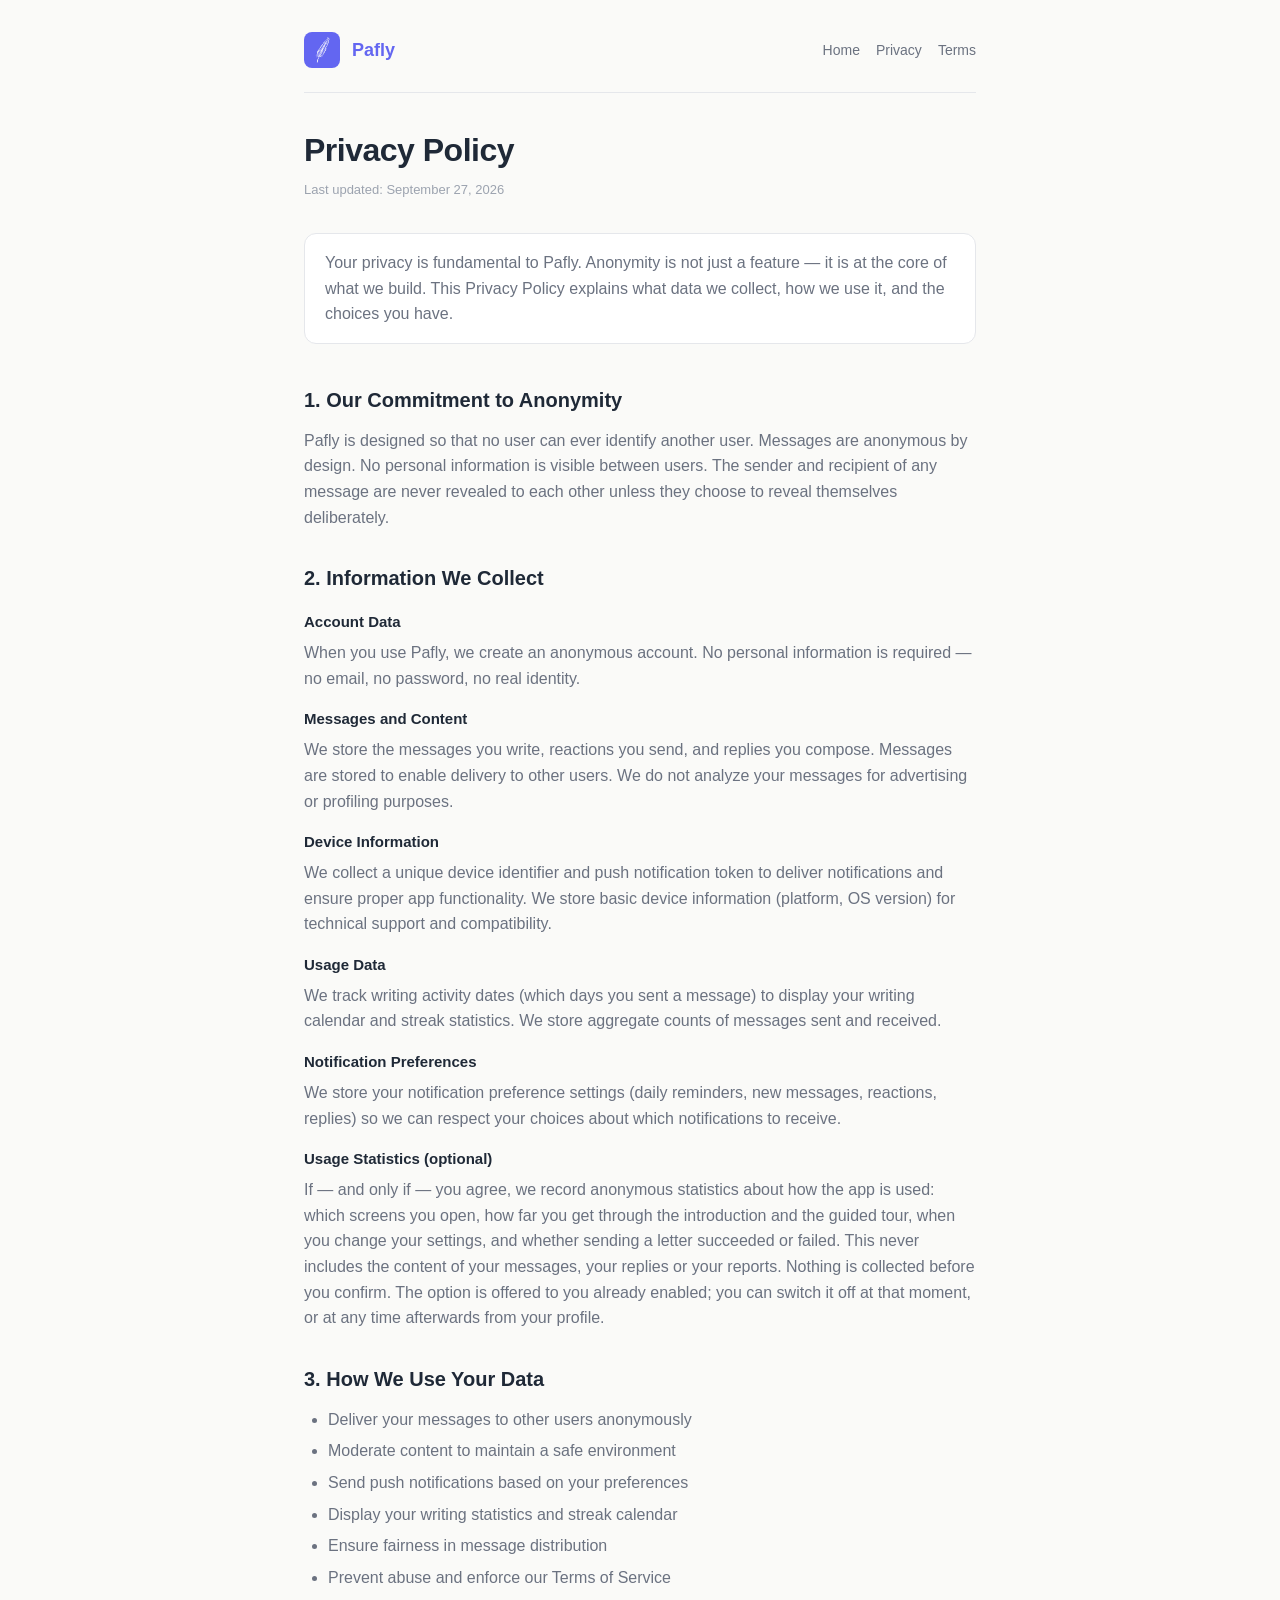
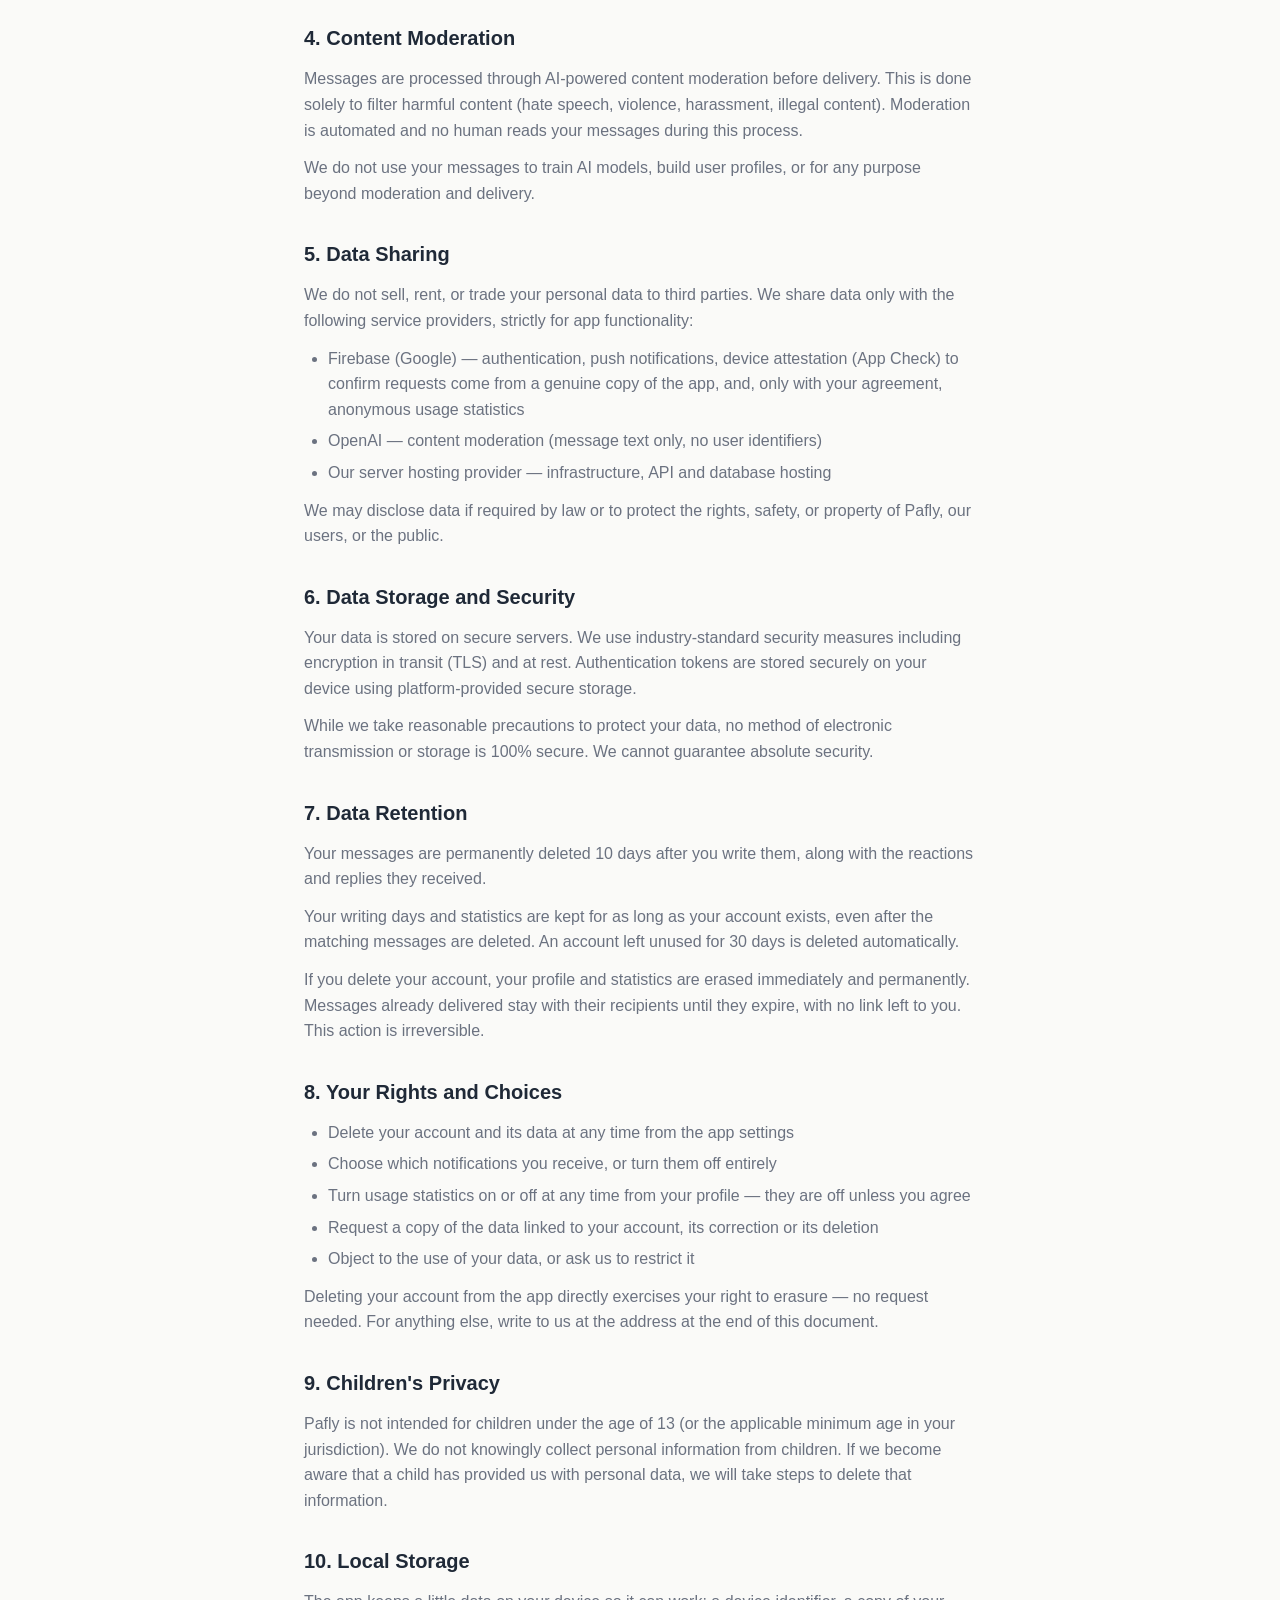
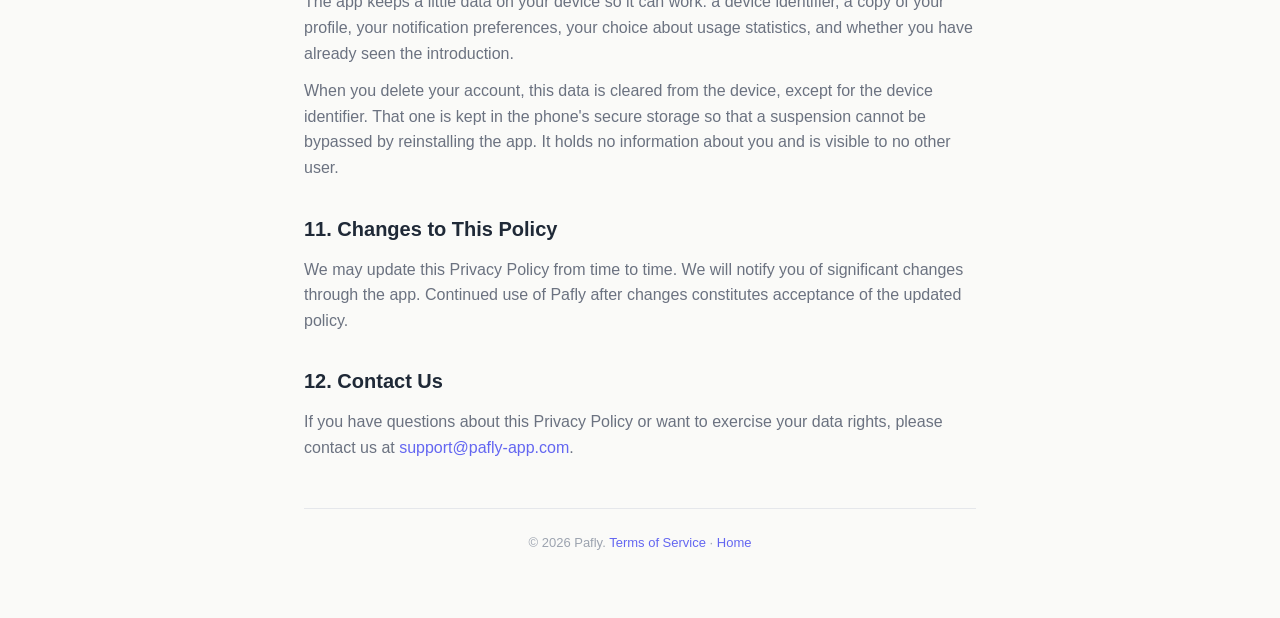
==== privacy/index.html @ e565a3c5 "chore: generate legal pages from the app's i18n, and sync them The published privacy policy had drif" ====
<!DOCTYPE html>
<html lang="en">
<head>
  <meta charset="UTF-8">
  <meta name="viewport" content="width=device-width, initial-scale=1.0">
  <meta name="robots" content="index, follow">
  <title>Privacy Policy — Pafly</title>
  <meta name="description" content="Pafly's Privacy Policy. How we collect, use, and protect your data in our anonymous message exchange app.">
  <link rel="stylesheet" href="../styles.css">
</head>
<body>
  <div class="container">
    <header class="top">
      <img src="../Logo_Pafly.png" alt="Pafly logo" class="logo">
      <h1>Pafly</h1>
      <nav>
        <a href="/">Home</a>
        <a href="/privacy/">Privacy</a>
        <a href="/terms/">Terms</a>
      </nav>
    </header>

    <h1 class="page-title">Privacy Policy</h1>
    <p class="last-updated">Last updated: September 27, 2026</p>

    <p class="intro">
      Your privacy is fundamental to Pafly. Anonymity is not just a feature — it is at the core of what we build. This Privacy Policy explains what data we collect, how we use it, and the choices you have.
    </p>

    <section>
      <h2>1. Our Commitment to Anonymity</h2>
      <p>Pafly is designed so that no user can ever identify another user. Messages are anonymous by design. No personal information is visible between users. The sender and recipient of any message are never revealed to each other unless they choose to reveal themselves deliberately.</p>
    </section>

    <section>
      <h2>2. Information We Collect</h2>
      <h3>Account Data</h3>
      <p>When you use Pafly, we create an anonymous account. No personal information is required — no email, no password, no real identity.</p>
      <h3>Messages and Content</h3>
      <p>We store the messages you write, reactions you send, and replies you compose. Messages are stored to enable delivery to other users. We do not analyze your messages for advertising or profiling purposes.</p>
      <h3>Device Information</h3>
      <p>We collect a unique device identifier and push notification token to deliver notifications and ensure proper app functionality. We store basic device information (platform, OS version) for technical support and compatibility.</p>
      <h3>Usage Data</h3>
      <p>We track writing activity dates (which days you sent a message) to display your writing calendar and streak statistics. We store aggregate counts of messages sent and received.</p>
      <h3>Notification Preferences</h3>
      <p>We store your notification preference settings (daily reminders, new messages, reactions, replies) so we can respect your choices about which notifications to receive.</p>
      <h3>Usage Statistics (optional)</h3>
      <p>If — and only if — you agree, we record anonymous statistics about how the app is used: which screens you open, how far you get through the introduction and the guided tour, when you change your settings, and whether sending a letter succeeded or failed. This never includes the content of your messages, your replies or your reports. Nothing is collected before you confirm. The option is offered to you already enabled; you can switch it off at that moment, or at any time afterwards from your profile.</p>
    </section>

    <section>
      <h2>3. How We Use Your Data</h2>
      <ul>
        <li>Deliver your messages to other users anonymously</li>
        <li>Moderate content to maintain a safe environment</li>
        <li>Send push notifications based on your preferences</li>
        <li>Display your writing statistics and streak calendar</li>
        <li>Ensure fairness in message distribution</li>
        <li>Prevent abuse and enforce our Terms of Service</li>
      </ul>
    </section>

    <section>
      <h2>4. Content Moderation</h2>
      <p>Messages are processed through AI-powered content moderation before delivery. This is done solely to filter harmful content (hate speech, violence, harassment, illegal content). Moderation is automated and no human reads your messages during this process.</p>
      <p>We do not use your messages to train AI models, build user profiles, or for any purpose beyond moderation and delivery.</p>
    </section>

    <section>
      <h2>5. Data Sharing</h2>
      <p>We do not sell, rent, or trade your personal data to third parties. We share data only with the following service providers, strictly for app functionality:</p>
      <ul>
        <li>Firebase (Google) — authentication, push notifications, device attestation (App Check) to confirm requests come from a genuine copy of the app, and, only with your agreement, anonymous usage statistics</li>
        <li>OpenAI — content moderation (message text only, no user identifiers)</li>
        <li>Our server hosting provider — infrastructure, API and database hosting</li>
      </ul>
      <p>We may disclose data if required by law or to protect the rights, safety, or property of Pafly, our users, or the public.</p>
    </section>

    <section>
      <h2>6. Data Storage and Security</h2>
      <p>Your data is stored on secure servers. We use industry-standard security measures including encryption in transit (TLS) and at rest. Authentication tokens are stored securely on your device using platform-provided secure storage.</p>
      <p>While we take reasonable precautions to protect your data, no method of electronic transmission or storage is 100% secure. We cannot guarantee absolute security.</p>
    </section>

    <section>
      <h2>7. Data Retention</h2>
      <p>Your messages are permanently deleted 10 days after you write them, along with the reactions and replies they received.</p>
      <p>Your writing days and statistics are kept for as long as your account exists, even after the matching messages are deleted. An account left unused for 30 days is deleted automatically.</p>
      <p>If you delete your account, your profile and statistics are erased immediately and permanently. Messages already delivered stay with their recipients until they expire, with no link left to you. This action is irreversible.</p>
    </section>

    <section>
      <h2>8. Your Rights and Choices</h2>
      <ul>
        <li>Delete your account and its data at any time from the app settings</li>
        <li>Choose which notifications you receive, or turn them off entirely</li>
        <li>Turn usage statistics on or off at any time from your profile — they are off unless you agree</li>
        <li>Request a copy of the data linked to your account, its correction or its deletion</li>
        <li>Object to the use of your data, or ask us to restrict it</li>
      </ul>
      <p>Deleting your account from the app directly exercises your right to erasure — no request needed. For anything else, write to us at the address at the end of this document.</p>
    </section>

    <section>
      <h2>9. Children's Privacy</h2>
      <p>Pafly is not intended for children under the age of 13 (or the applicable minimum age in your jurisdiction). We do not knowingly collect personal information from children. If we become aware that a child has provided us with personal data, we will take steps to delete that information.</p>
    </section>

    <section>
      <h2>10. Local Storage</h2>
      <p>The app keeps a little data on your device so it can work: a device identifier, a copy of your profile, your notification preferences, your choice about usage statistics, and whether you have already seen the introduction.</p>
      <p>When you delete your account, this data is cleared from the device, except for the device identifier. That one is kept in the phone's secure storage so that a suspension cannot be bypassed by reinstalling the app. It holds no information about you and is visible to no other user.</p>
    </section>

    <section>
      <h2>11. Changes to This Policy</h2>
      <p>We may update this Privacy Policy from time to time. We will notify you of significant changes through the app. Continued use of Pafly after changes constitutes acceptance of the updated policy.</p>
    </section>

    <section>
      <h2>12. Contact Us</h2>
      <p>If you have questions about this Privacy Policy or want to exercise your data rights, please contact us at <a href="mailto:support@pafly-app.com">support@pafly-app.com</a>.</p>
    </section>

    <footer>
      © 2026 Pafly. <a href="/terms/">Terms of Service</a> · <a href="/">Home</a>
    </footer>
  </div>
</body>
</html>
---- styles.css ----
:root {
  --primary: #6366F1;
  --bg: #FAFAF8;
  --surface: #FFFFFF;
  --text: #1F2937;
  --text-secondary: #6B7280;
  --text-light: #9CA3AF;
  --border: #E5E7EB;
}

@media (prefers-color-scheme: dark) {
  :root {
    --bg: #121212;
    --surface: #1C1C1C;
    --text: #F3F4F6;
    --text-secondary: #9CA3AF;
    --text-light: #6B7280;
    --border: #2D2D2D;
  }
}

* {
  box-sizing: border-box;
}

html, body {
  margin: 0;
  padding: 0;
  background: var(--bg);
  color: var(--text);
  font-family: -apple-system, BlinkMacSystemFont, "Segoe UI", Roboto, Helvetica, Arial, sans-serif;
  line-height: 1.6;
  -webkit-font-smoothing: antialiased;
}

.container {
  max-width: 720px;
  margin: 0 auto;
  padding: 32px 24px 64px;
}

header.top {
  display: flex;
  align-items: center;
  gap: 12px;
  padding-bottom: 24px;
  border-bottom: 1px solid var(--border);
  margin-bottom: 32px;
}

header.top .logo {
  width: 36px;
  height: 36px;
  border-radius: 8px;
  object-fit: cover;
  display: block;
}

header.top h1 {
  margin: 0;
  font-size: 18px;
  font-weight: 600;
  color: var(--primary);
}

header.top nav {
  margin-left: auto;
  display: flex;
  gap: 16px;
}

header.top nav a {
  font-size: 14px;
  color: var(--text-secondary);
  text-decoration: none;
}

header.top nav a:hover {
  color: var(--primary);
}

h1.page-title {
  font-size: 32px;
  font-weight: 700;
  margin: 0 0 4px;
  letter-spacing: -0.5px;
}

.last-updated {
  color: var(--text-light);
  font-size: 13px;
  margin: 0 0 32px;
}

.intro {
  color: var(--text-secondary);
  font-size: 16px;
  margin: 0 0 40px;
  padding: 16px 20px;
  background: var(--surface);
  border-radius: 12px;
  border: 1px solid var(--border);
}

section {
  margin-bottom: 32px;
}

section h2 {
  font-size: 20px;
  font-weight: 600;
  margin: 0 0 12px;
  color: var(--text);
}

section h3 {
  font-size: 15px;
  font-weight: 600;
  margin: 16px 0 6px;
  color: var(--text);
}

section p {
  margin: 0 0 12px;
  color: var(--text-secondary);
}

section ul {
  margin: 0 0 12px;
  padding-left: 24px;
  color: var(--text-secondary);
}

section ul li {
  margin-bottom: 6px;
}

a {
  color: var(--primary);
  text-decoration: none;
}

a:hover {
  text-decoration: underline;
}

footer {
  margin-top: 48px;
  padding-top: 24px;
  border-top: 1px solid var(--border);
  color: var(--text-light);
  font-size: 13px;
  text-align: center;
}

/* Landing page hero */
.hero {
  text-align: center;
  padding: 64px 0 48px;
}

.hero .logo-large {
  width: 96px;
  height: 96px;
  border-radius: 22px;
  margin: 0 auto 24px;
  display: block;
  object-fit: cover;
}

.hero h1 {
  font-size: 48px;
  margin: 0 0 12px;
  font-weight: 700;
  letter-spacing: -1px;
  color: var(--primary);
}

.hero p.tagline {
  font-size: 18px;
  color: var(--text-secondary);
  margin: 0 0 32px;
}

.hero .links {
  display: flex;
  gap: 16px;
  justify-content: center;
  flex-wrap: wrap;
}

.hero .links a {
  display: inline-block;
  padding: 12px 24px;
  background: var(--surface);
  border: 1px solid var(--border);
  border-radius: 10px;
  color: var(--text);
  font-weight: 500;
  transition: border-color 0.15s, transform 0.15s;
}

.hero .links a:hover {
  border-color: var(--primary);
  text-decoration: none;
  transform: translateY(-1px);
}
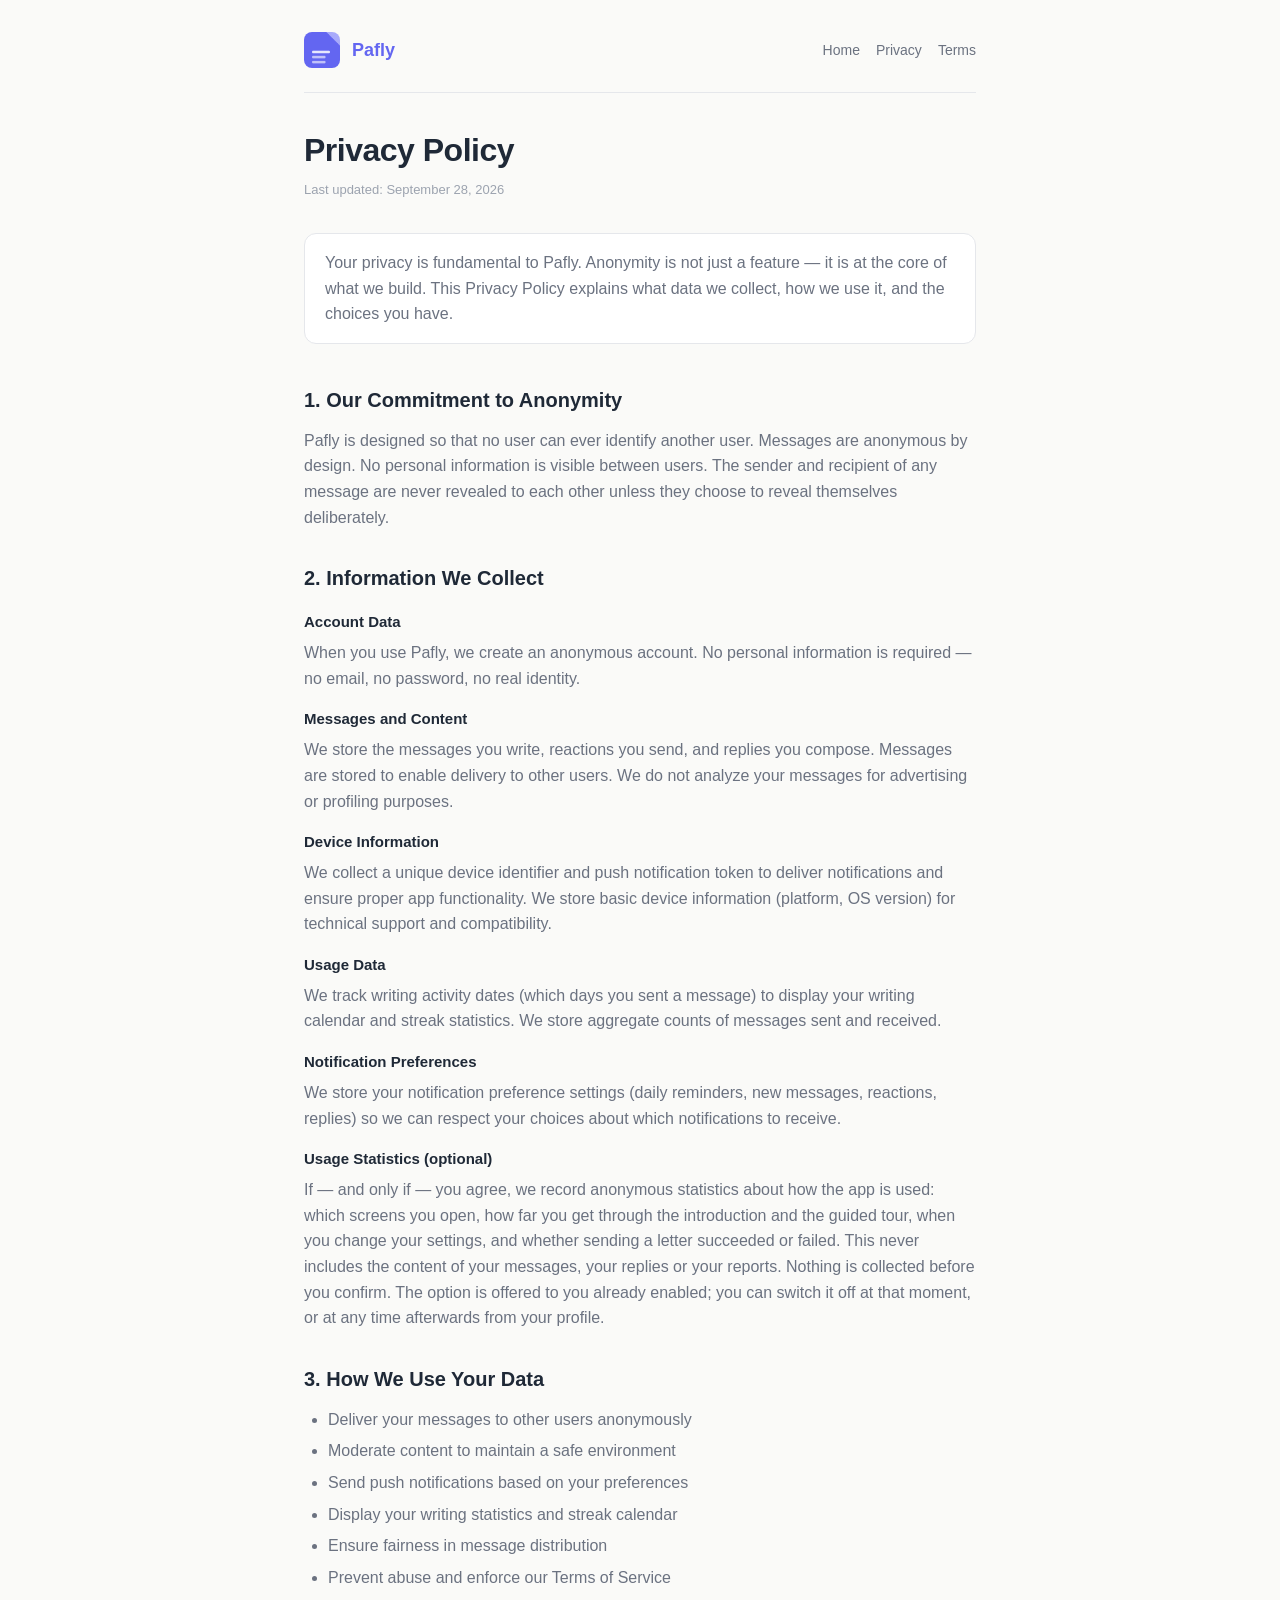
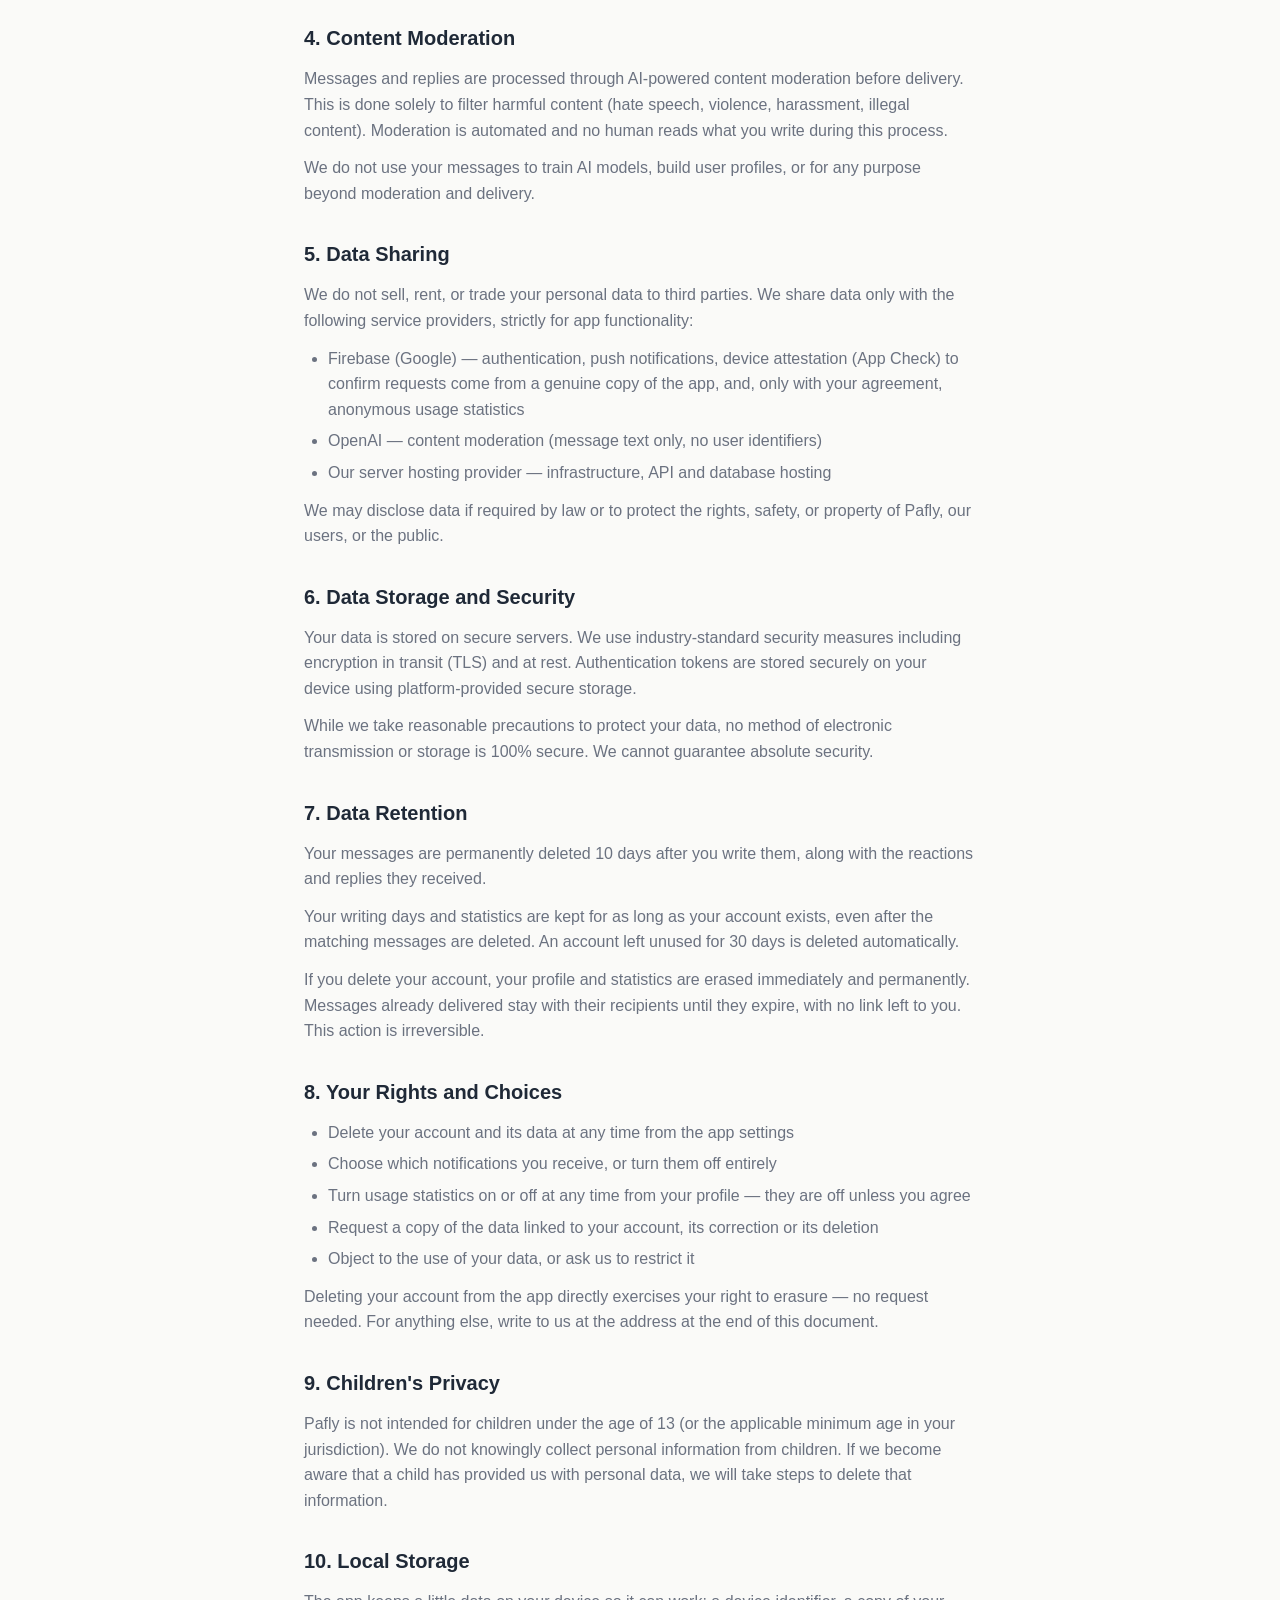
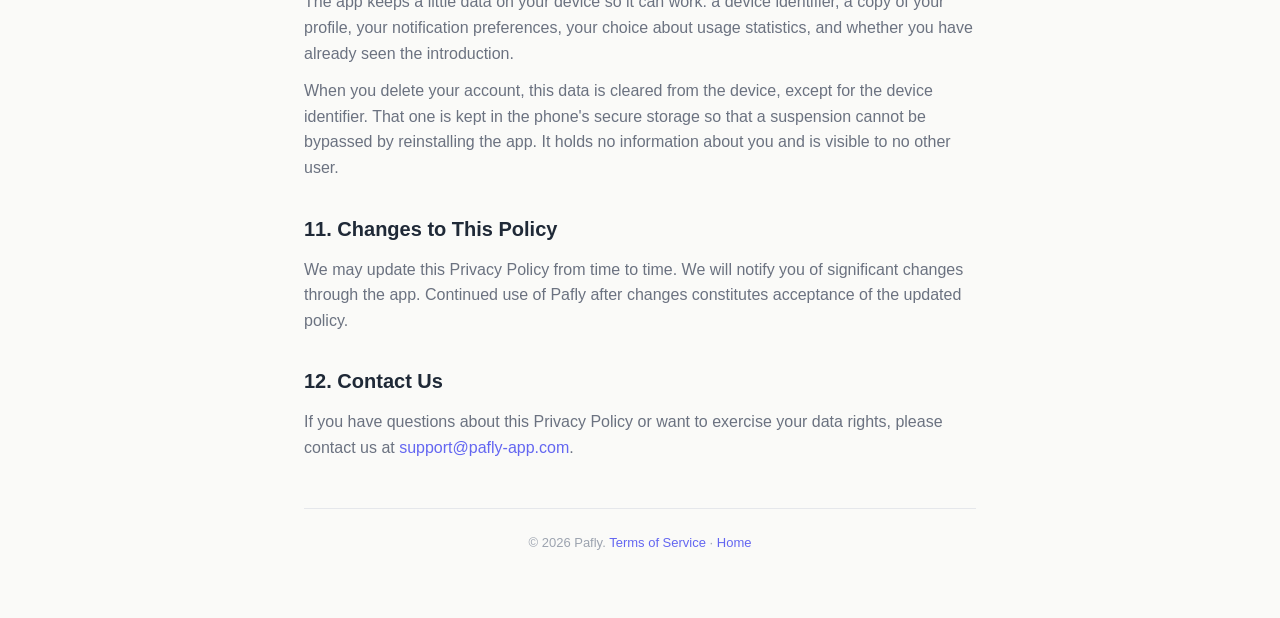
==== commit 5f4e5555: "chore: regenerate legal pages — reply moderation disclosure Runs scripts/generate-legal.mjs against " ====
--- a/privacy/index.html
+++ b/privacy/index.html
@@ -21,7 +21,7 @@
     </header>
 
     <h1 class="page-title">Privacy Policy</h1>
-    <p class="last-updated">Last updated: September 27, 2026</p>
+    <p class="last-updated">Last updated: September 28, 2026</p>
 
     <p class="intro">
       Your privacy is fundamental to Pafly. Anonymity is not just a feature — it is at the core of what we build. This Privacy Policy explains what data we collect, how we use it, and the choices you have.
@@ -62,7 +62,7 @@
 
     <section>
       <h2>4. Content Moderation</h2>
-      <p>Messages are processed through AI-powered content moderation before delivery. This is done solely to filter harmful content (hate speech, violence, harassment, illegal content). Moderation is automated and no human reads your messages during this process.</p>
+      <p>Messages and replies are processed through AI-powered content moderation before delivery. This is done solely to filter harmful content (hate speech, violence, harassment, illegal content). Moderation is automated and no human reads what you write during this process.</p>
       <p>We do not use your messages to train AI models, build user profiles, or for any purpose beyond moderation and delivery.</p>
     </section>
 
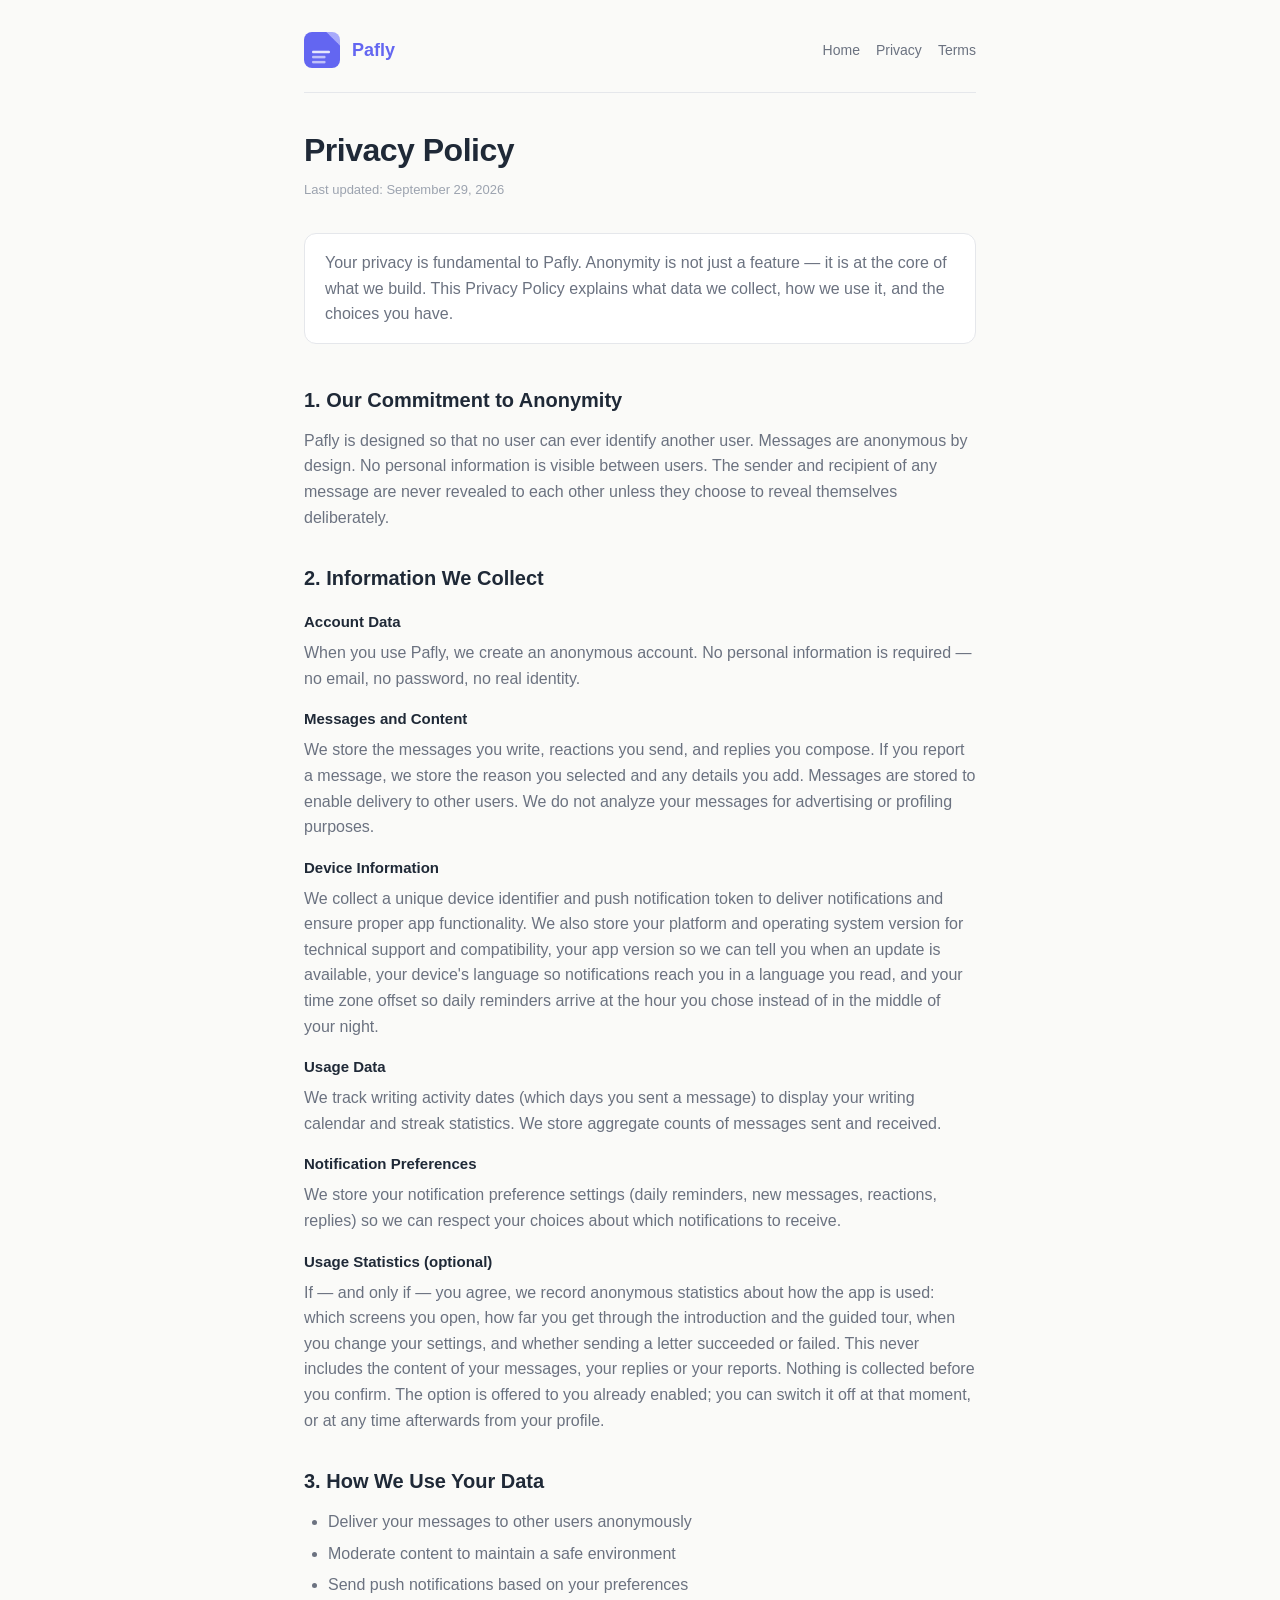
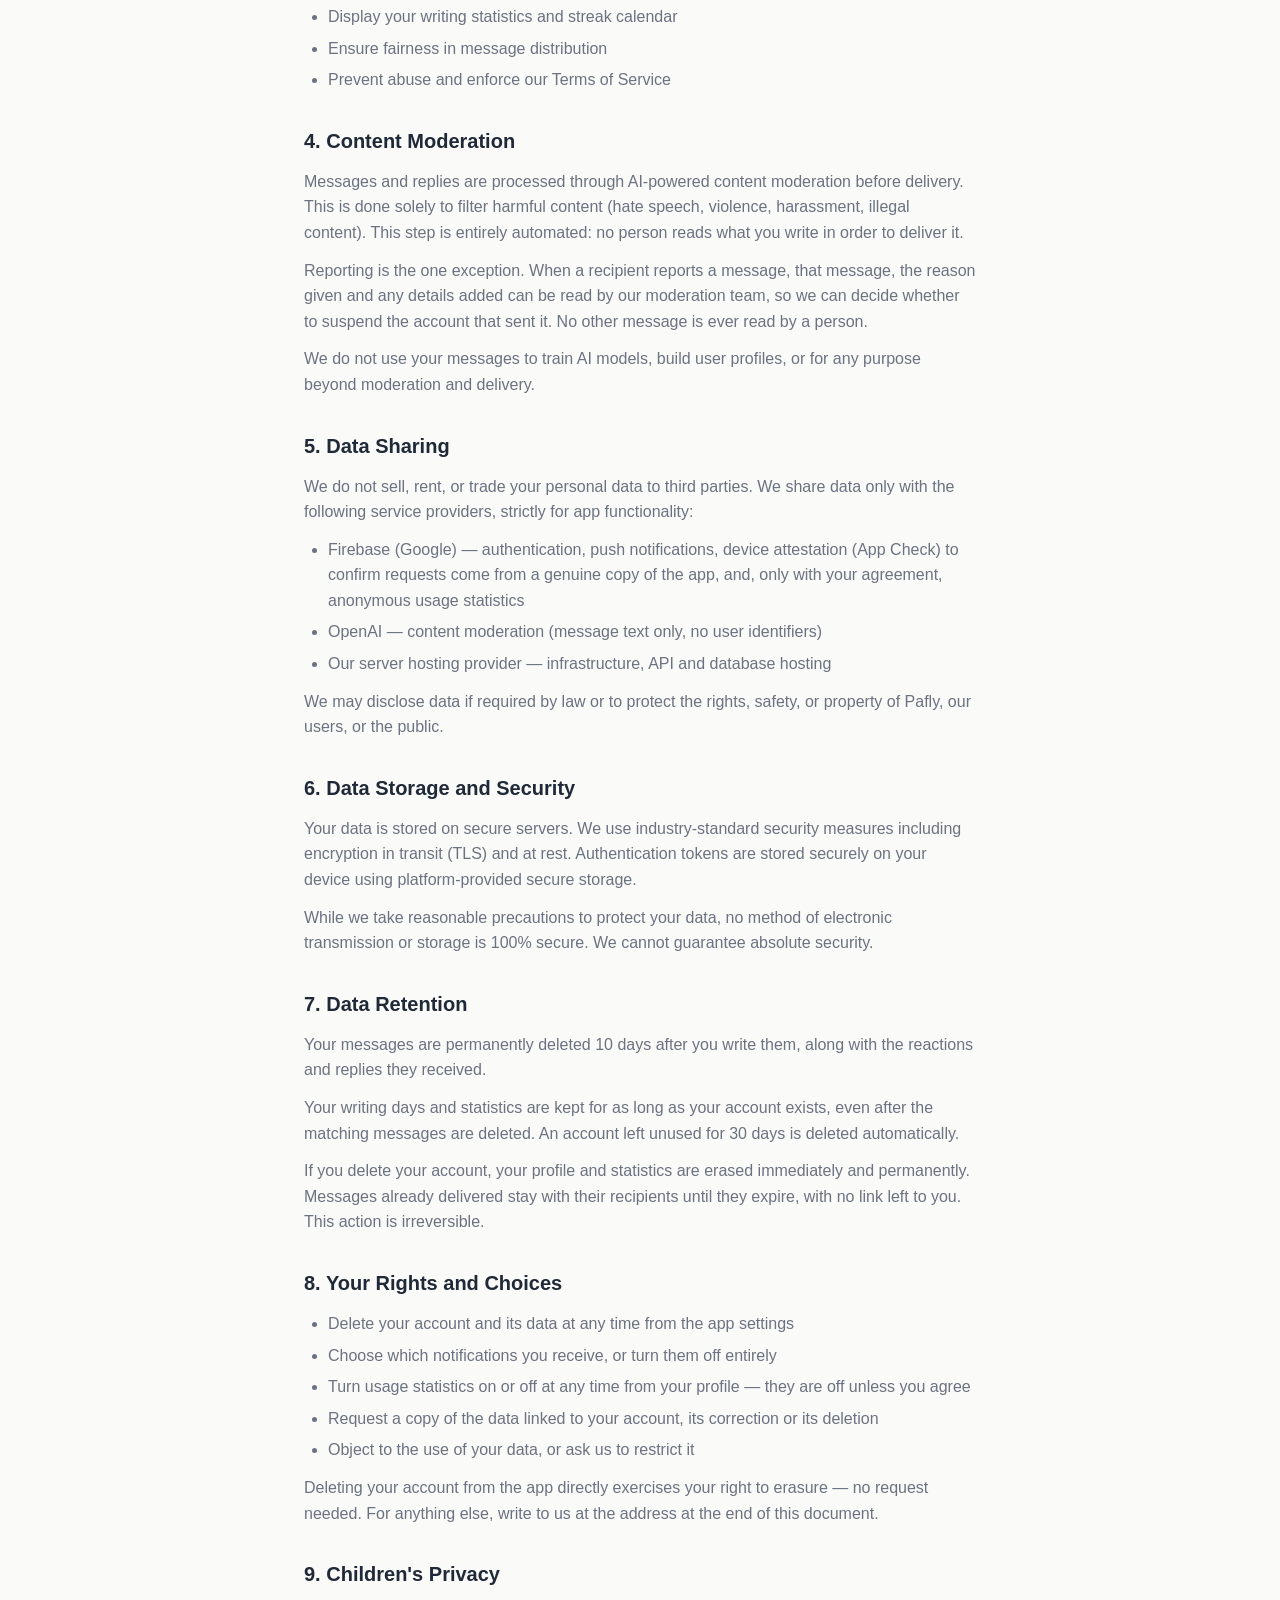
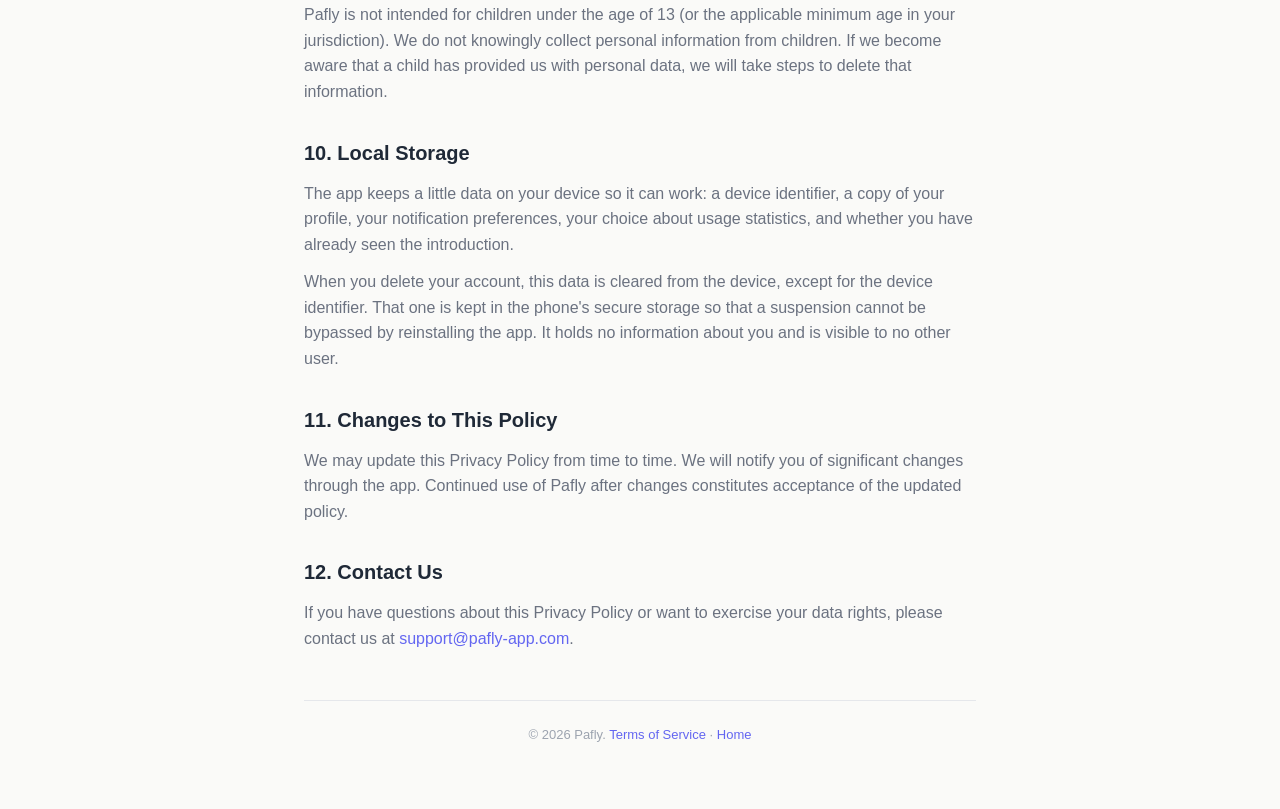
==== commit 1e49cb18: "chore: regenerate privacy page — collection disclosures and report review Regenerated from the app's" ====
--- a/privacy/index.html
+++ b/privacy/index.html
@@ -21,7 +21,7 @@
     </header>
 
     <h1 class="page-title">Privacy Policy</h1>
-    <p class="last-updated">Last updated: September 28, 2026</p>
+    <p class="last-updated">Last updated: September 29, 2026</p>
 
     <p class="intro">
       Your privacy is fundamental to Pafly. Anonymity is not just a feature — it is at the core of what we build. This Privacy Policy explains what data we collect, how we use it, and the choices you have.
@@ -37,9 +37,9 @@
       <h3>Account Data</h3>
       <p>When you use Pafly, we create an anonymous account. No personal information is required — no email, no password, no real identity.</p>
       <h3>Messages and Content</h3>
-      <p>We store the messages you write, reactions you send, and replies you compose. Messages are stored to enable delivery to other users. We do not analyze your messages for advertising or profiling purposes.</p>
+      <p>We store the messages you write, reactions you send, and replies you compose. If you report a message, we store the reason you selected and any details you add. Messages are stored to enable delivery to other users. We do not analyze your messages for advertising or profiling purposes.</p>
       <h3>Device Information</h3>
-      <p>We collect a unique device identifier and push notification token to deliver notifications and ensure proper app functionality. We store basic device information (platform, OS version) for technical support and compatibility.</p>
+      <p>We collect a unique device identifier and push notification token to deliver notifications and ensure proper app functionality. We also store your platform and operating system version for technical support and compatibility, your app version so we can tell you when an update is available, your device's language so notifications reach you in a language you read, and your time zone offset so daily reminders arrive at the hour you chose instead of in the middle of your night.</p>
       <h3>Usage Data</h3>
       <p>We track writing activity dates (which days you sent a message) to display your writing calendar and streak statistics. We store aggregate counts of messages sent and received.</p>
       <h3>Notification Preferences</h3>
@@ -62,7 +62,8 @@
 
     <section>
       <h2>4. Content Moderation</h2>
-      <p>Messages and replies are processed through AI-powered content moderation before delivery. This is done solely to filter harmful content (hate speech, violence, harassment, illegal content). Moderation is automated and no human reads what you write during this process.</p>
+      <p>Messages and replies are processed through AI-powered content moderation before delivery. This is done solely to filter harmful content (hate speech, violence, harassment, illegal content). This step is entirely automated: no person reads what you write in order to deliver it.</p>
+      <p>Reporting is the one exception. When a recipient reports a message, that message, the reason given and any details added can be read by our moderation team, so we can decide whether to suspend the account that sent it. No other message is ever read by a person.</p>
       <p>We do not use your messages to train AI models, build user profiles, or for any purpose beyond moderation and delivery.</p>
     </section>
 
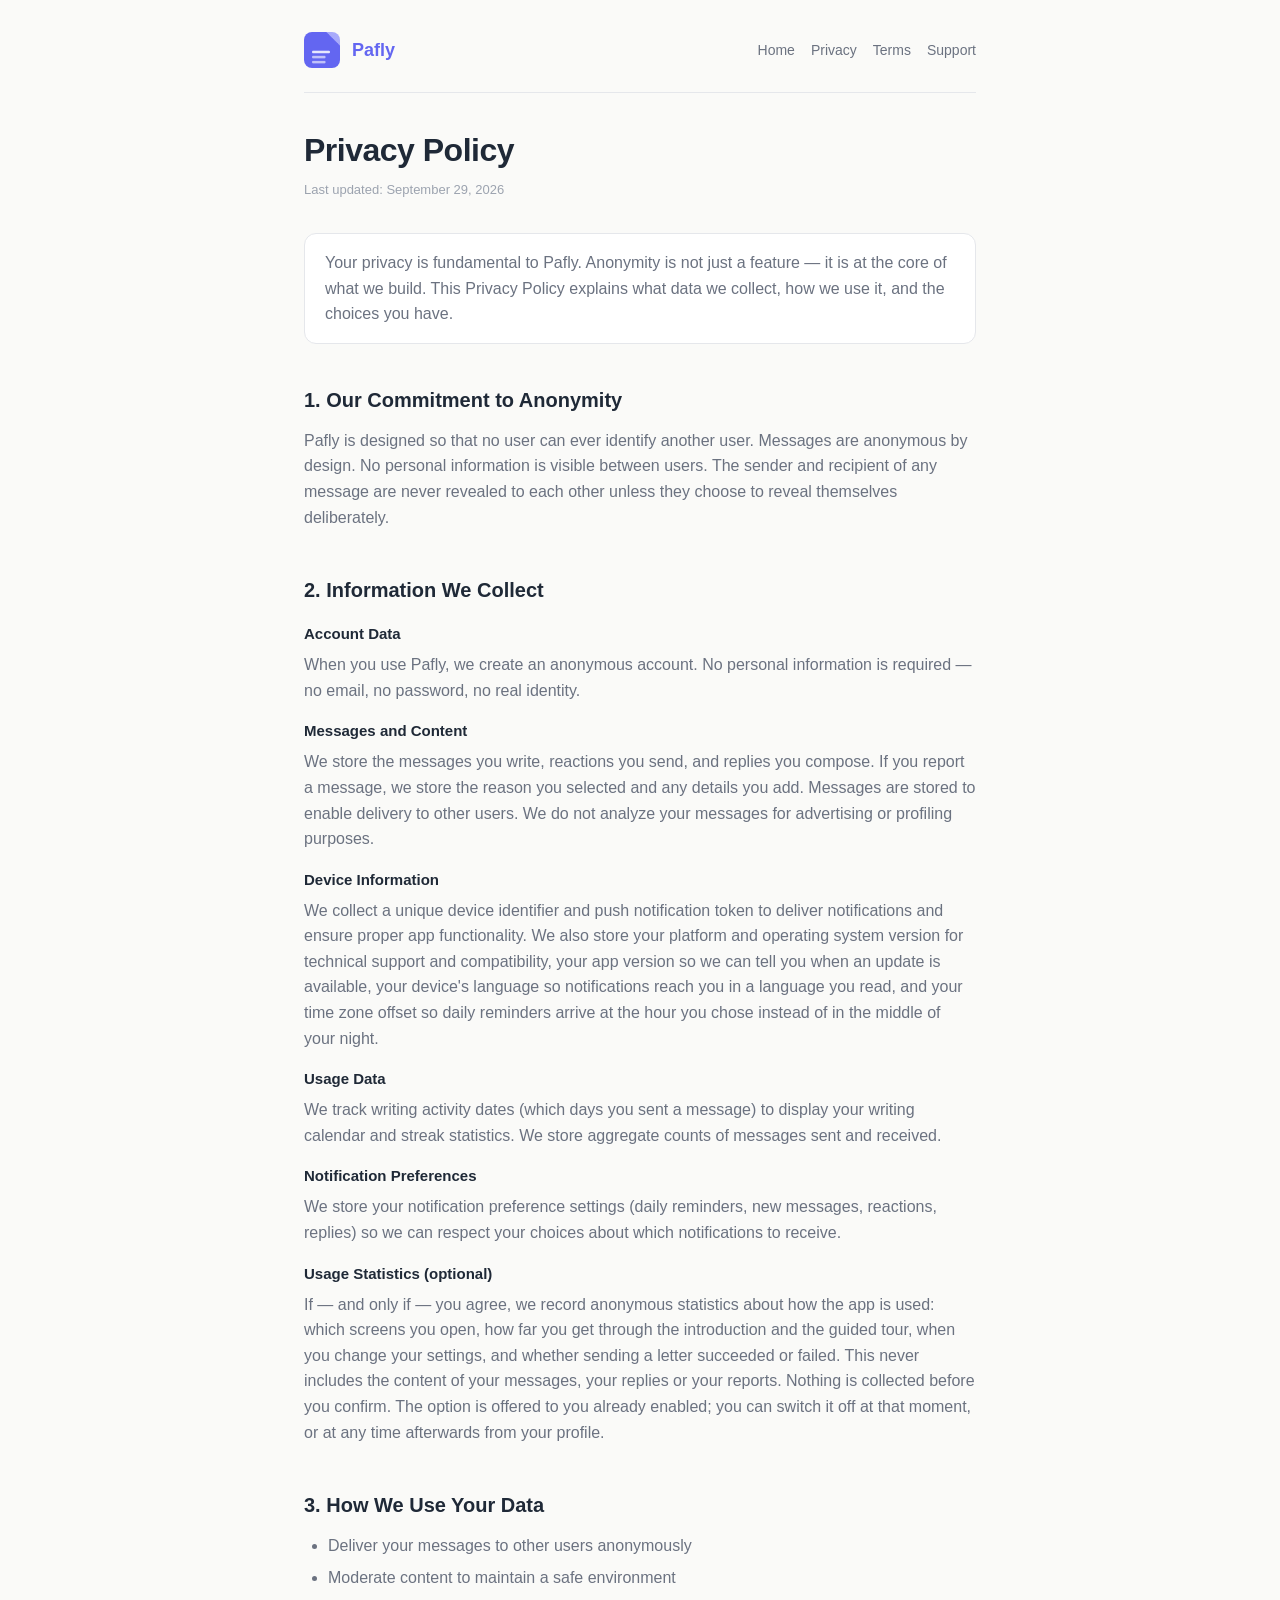
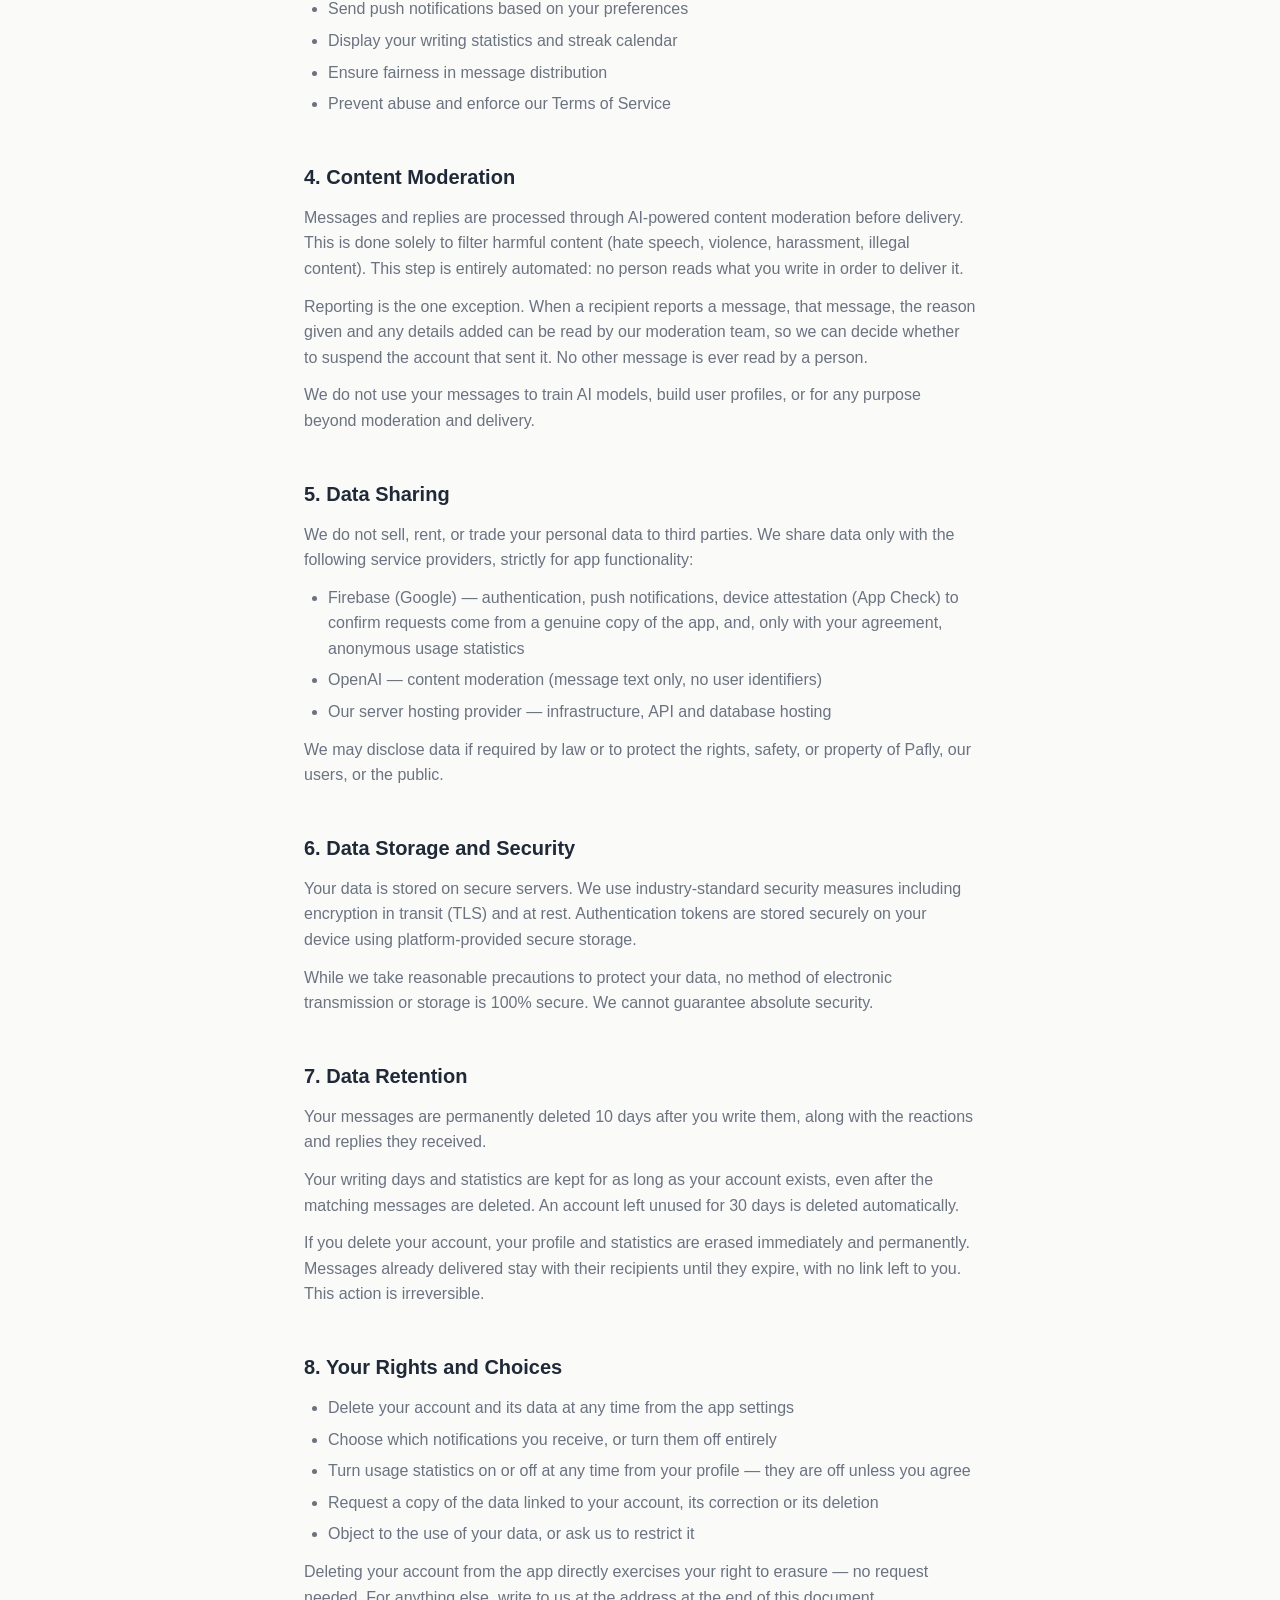
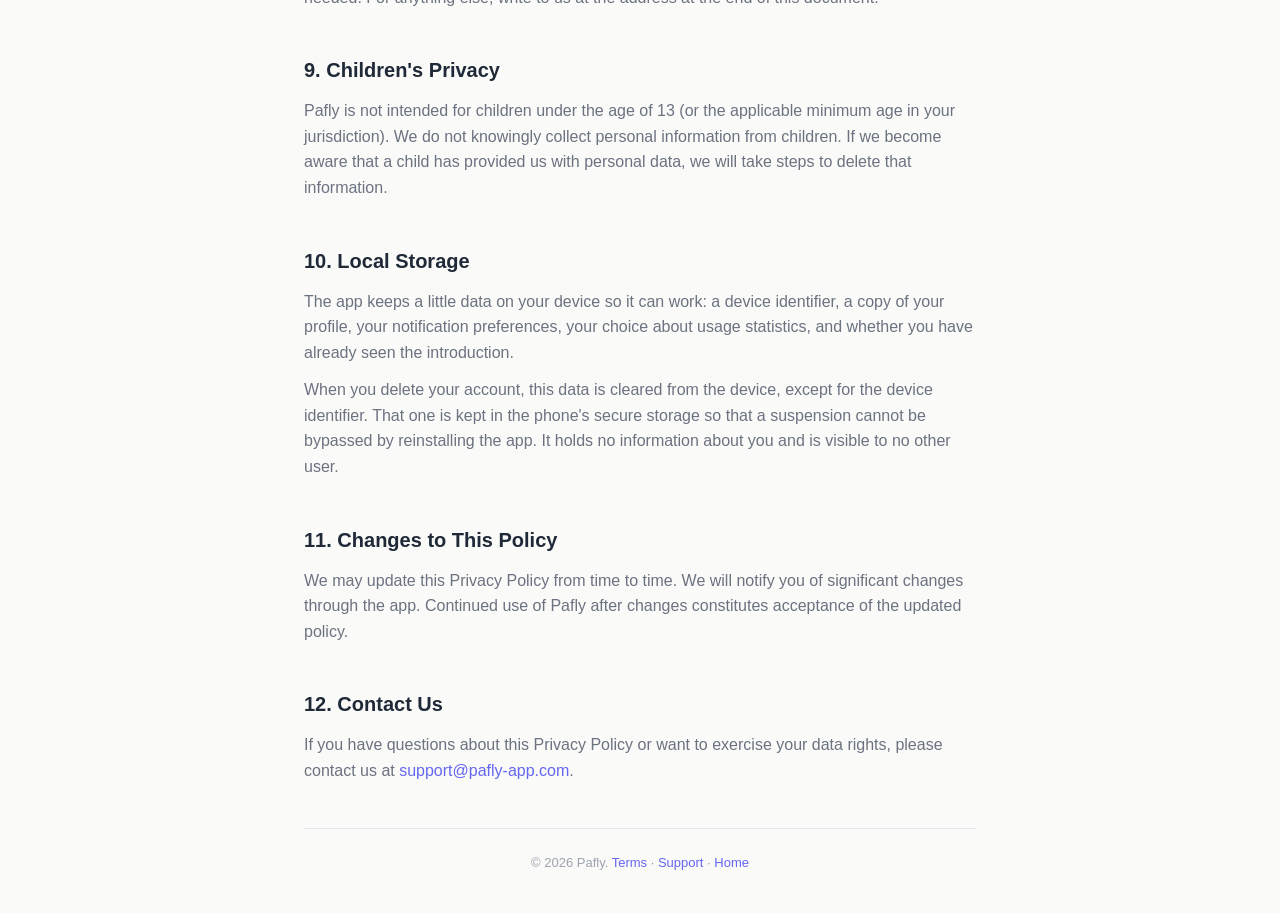
==== commit 5739fcca: "feat: add a support page, and pin the footer to the bottom Two things, plus the rename that follows " ====
--- a/privacy/index.html
+++ b/privacy/index.html
@@ -17,6 +17,7 @@
         <a href="/">Home</a>
         <a href="/privacy/">Privacy</a>
         <a href="/terms/">Terms</a>
+        <a href="/support/">Support</a>
       </nav>
     </header>
 
@@ -125,7 +126,7 @@
     </section>
 
     <footer>
-      © 2026 Pafly. <a href="/terms/">Terms of Service</a> · <a href="/">Home</a>
+      © 2026 Pafly. <a href="/terms/">Terms</a> · <a href="/support/">Support</a> · <a href="/">Home</a>
     </footer>
   </div>
 </body>
--- a/styles.css
+++ b/styles.css
@@ -33,10 +33,29 @@
   -webkit-font-smoothing: antialiased;
 }
 
+/* Sticky footer. The landing page is short enough that the footer used to stop
+   wherever the text ended, leaving it stranded mid-screen above a band of empty
+   background. Body and container are flex columns so `footer { margin-top: auto }`
+   absorbs the leftover height and parks the footer at the bottom; on a long page
+   there is no leftover height and nothing moves.
+   vh is declared first as the fallback and dvh overrides it where supported: on
+   mobile, 100vh measures the viewport *without* the collapsing address bar, so it
+   overflows by that bar's height and reintroduces the stranded footer. */
+body {
+  min-height: 100vh;
+  min-height: 100dvh;
+  display: flex;
+  flex-direction: column;
+}
+
 .container {
   max-width: 720px;
+  width: 100%;
   margin: 0 auto;
-  padding: 32px 24px 64px;
+  padding: 32px 24px 40px;
+  flex: 1;
+  display: flex;
+  flex-direction: column;
 }
 
 header.top {
@@ -145,7 +164,9 @@
 }
 
 footer {
-  margin-top: 48px;
+  /* auto, not a fixed margin — see the sticky-footer note above. The gap on a full
+     page comes from the preceding section's own bottom margin plus this padding. */
+  margin-top: auto;
   padding-top: 24px;
   border-top: 1px solid var(--border);
   color: var(--text-light);
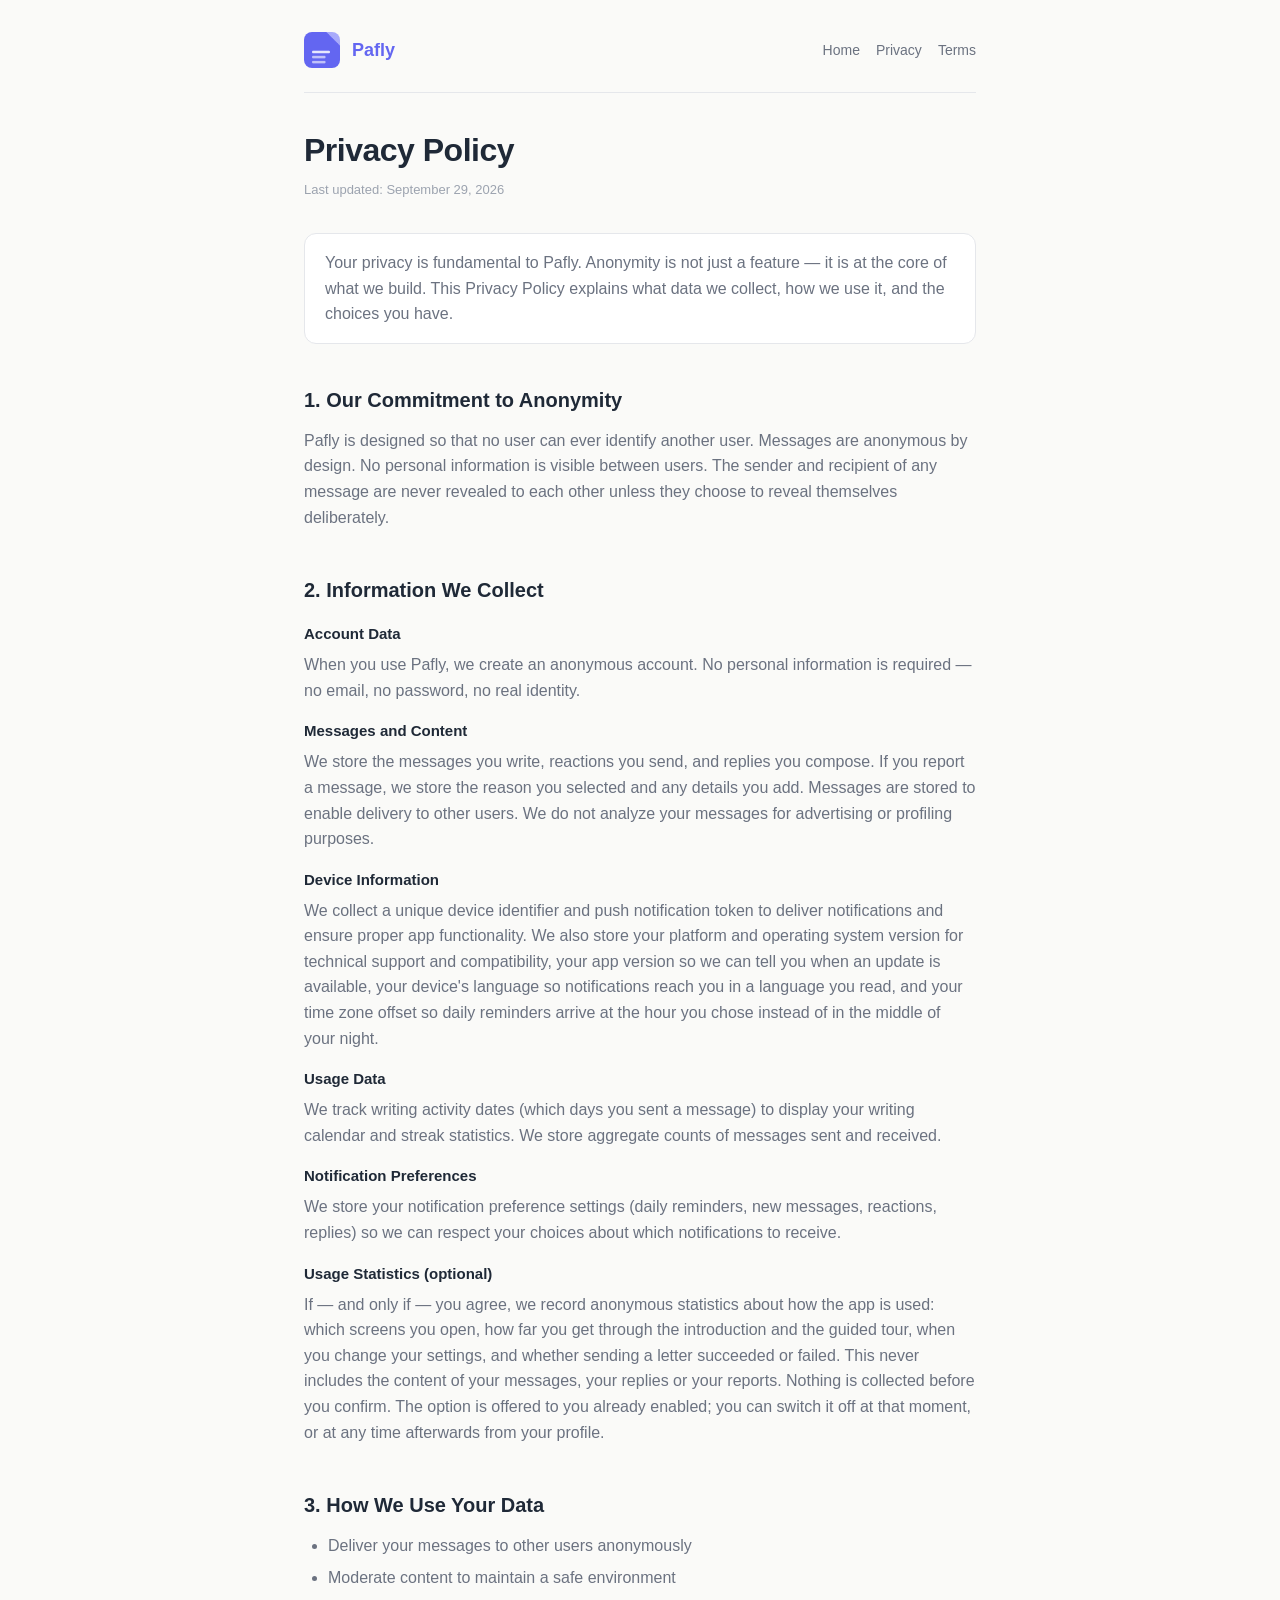
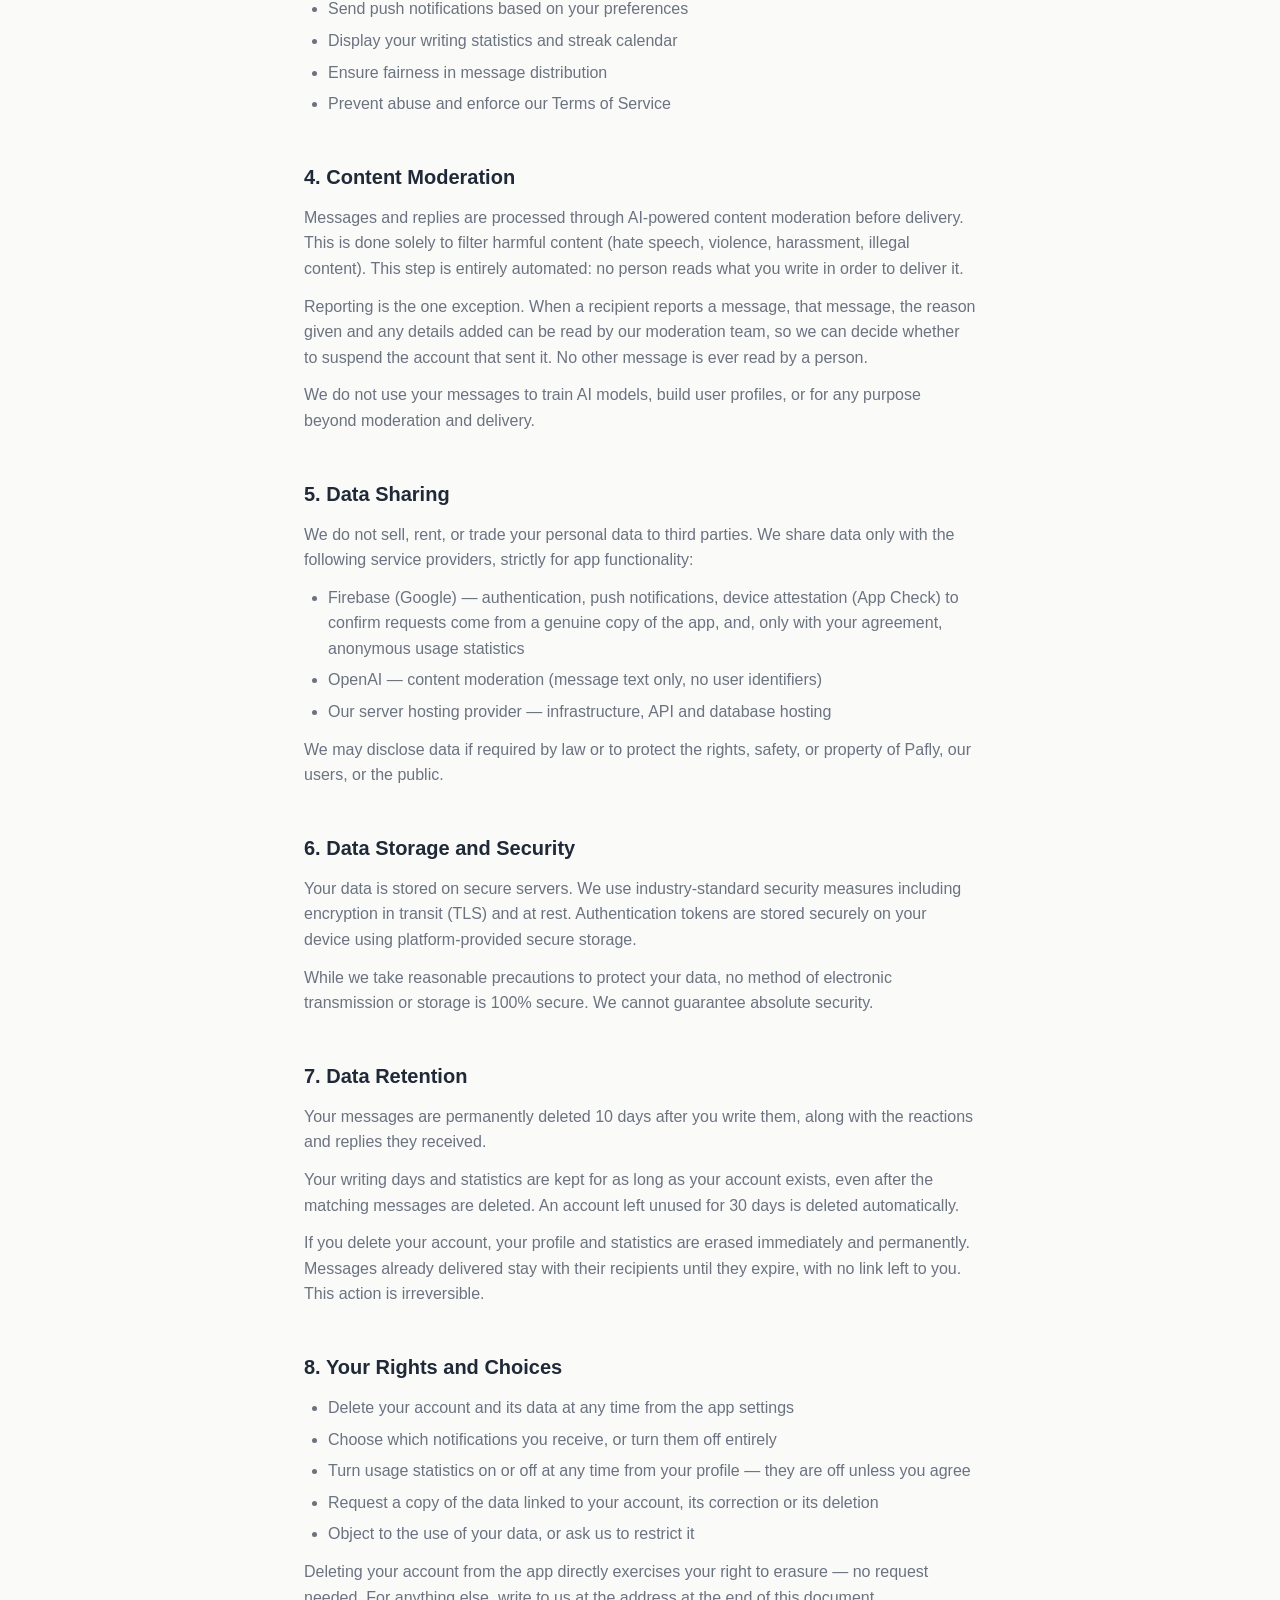
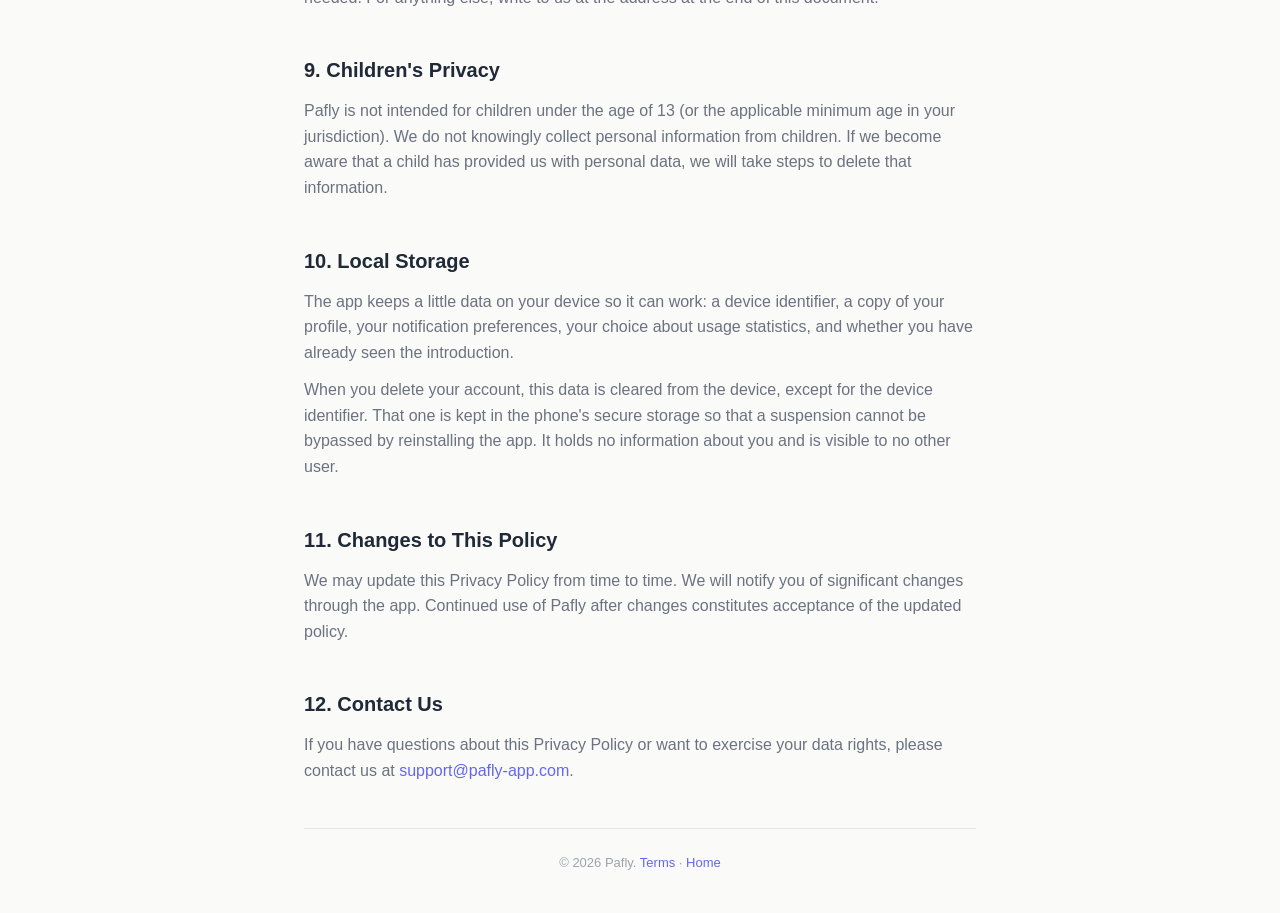
==== commit 4bf0314c: "revert: drop the /support page, the landing page carries the contact The support page was added for " ====
--- a/privacy/index.html
+++ b/privacy/index.html
@@ -17,7 +17,6 @@
         <a href="/">Home</a>
         <a href="/privacy/">Privacy</a>
         <a href="/terms/">Terms</a>
-        <a href="/support/">Support</a>
       </nav>
     </header>
 
@@ -126,7 +125,7 @@
     </section>
 
     <footer>
-      © 2026 Pafly. <a href="/terms/">Terms</a> · <a href="/support/">Support</a> · <a href="/">Home</a>
+      © 2026 Pafly. <a href="/terms/">Terms</a> · <a href="/">Home</a>
     </footer>
   </div>
 </body>
--- a/styles.css
+++ b/styles.css
@@ -221,6 +221,12 @@
   transition: border-color 0.15s, transform 0.15s;
 }
 
+.hero .contact-line {
+  margin: 24px 0 0;
+  font-size: 14px;
+  color: var(--text-secondary);
+}
+
 .hero .links a:hover {
   border-color: var(--primary);
   text-decoration: none;
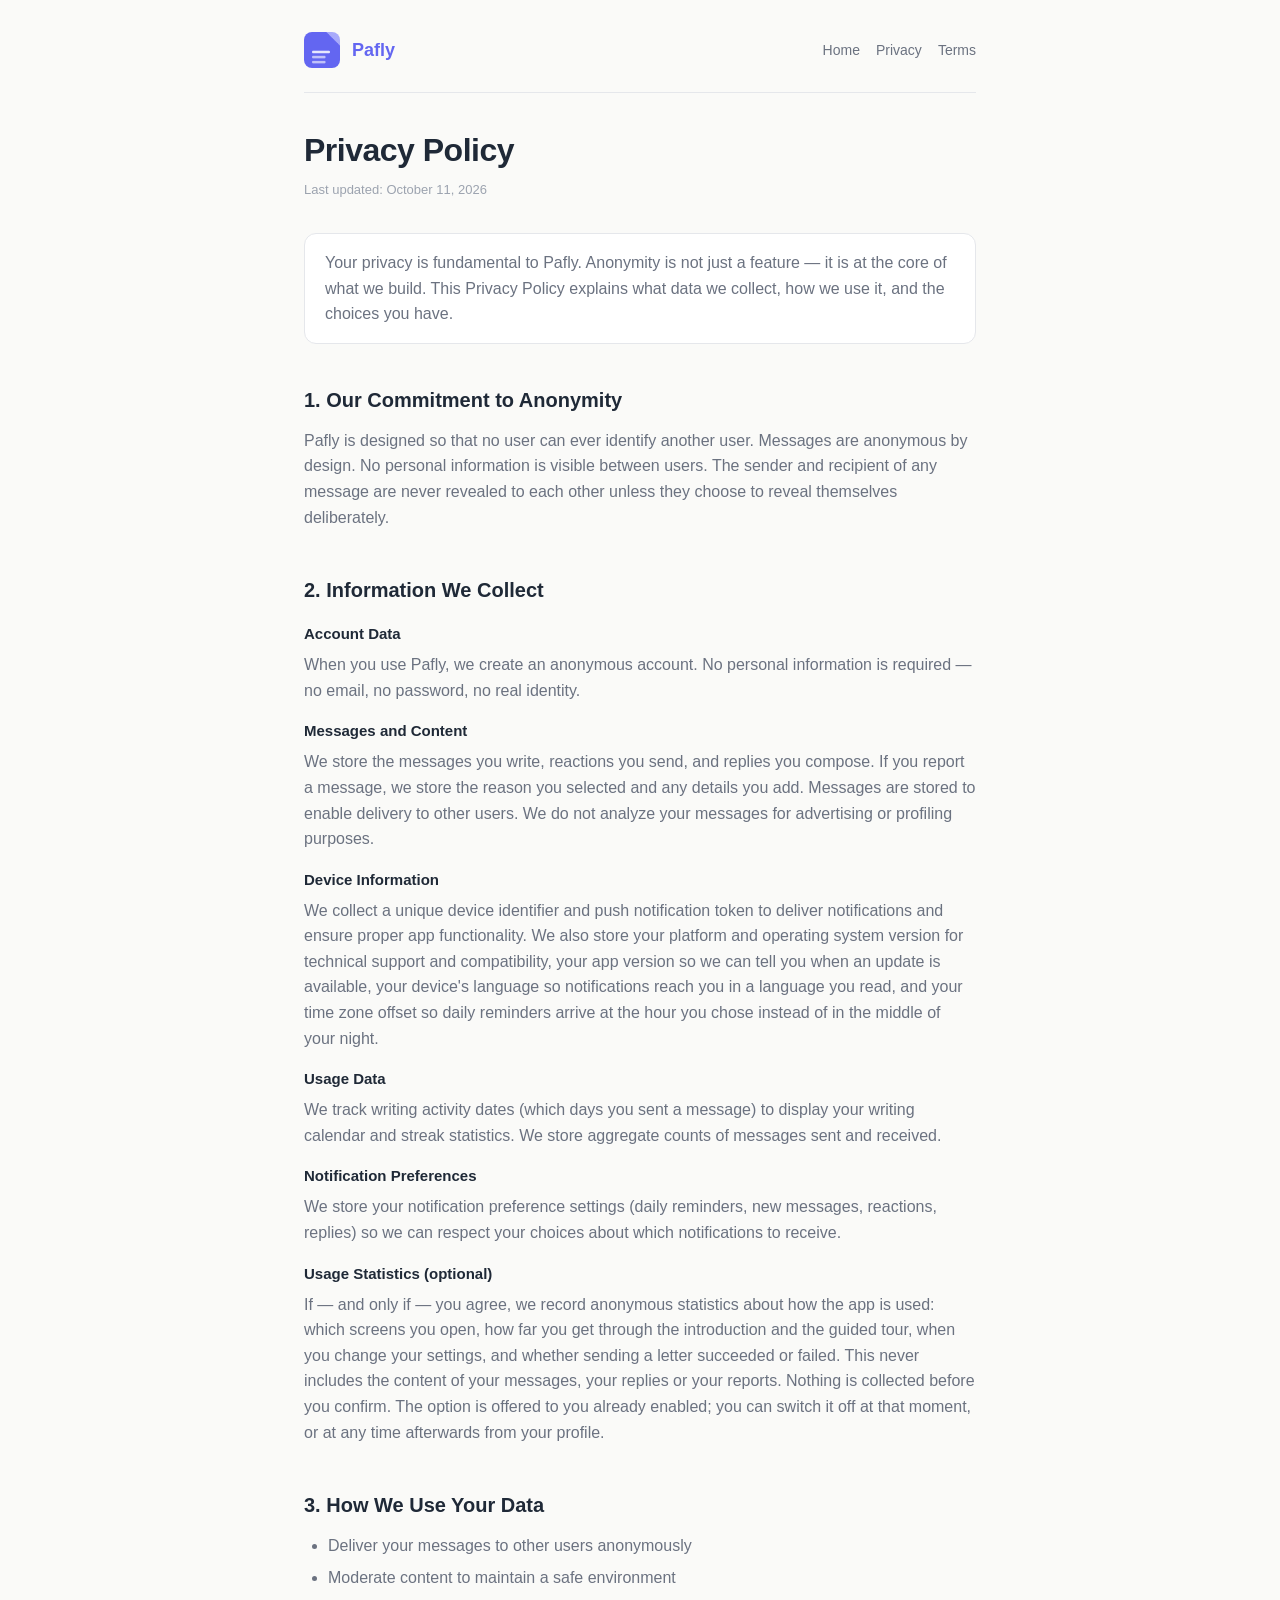
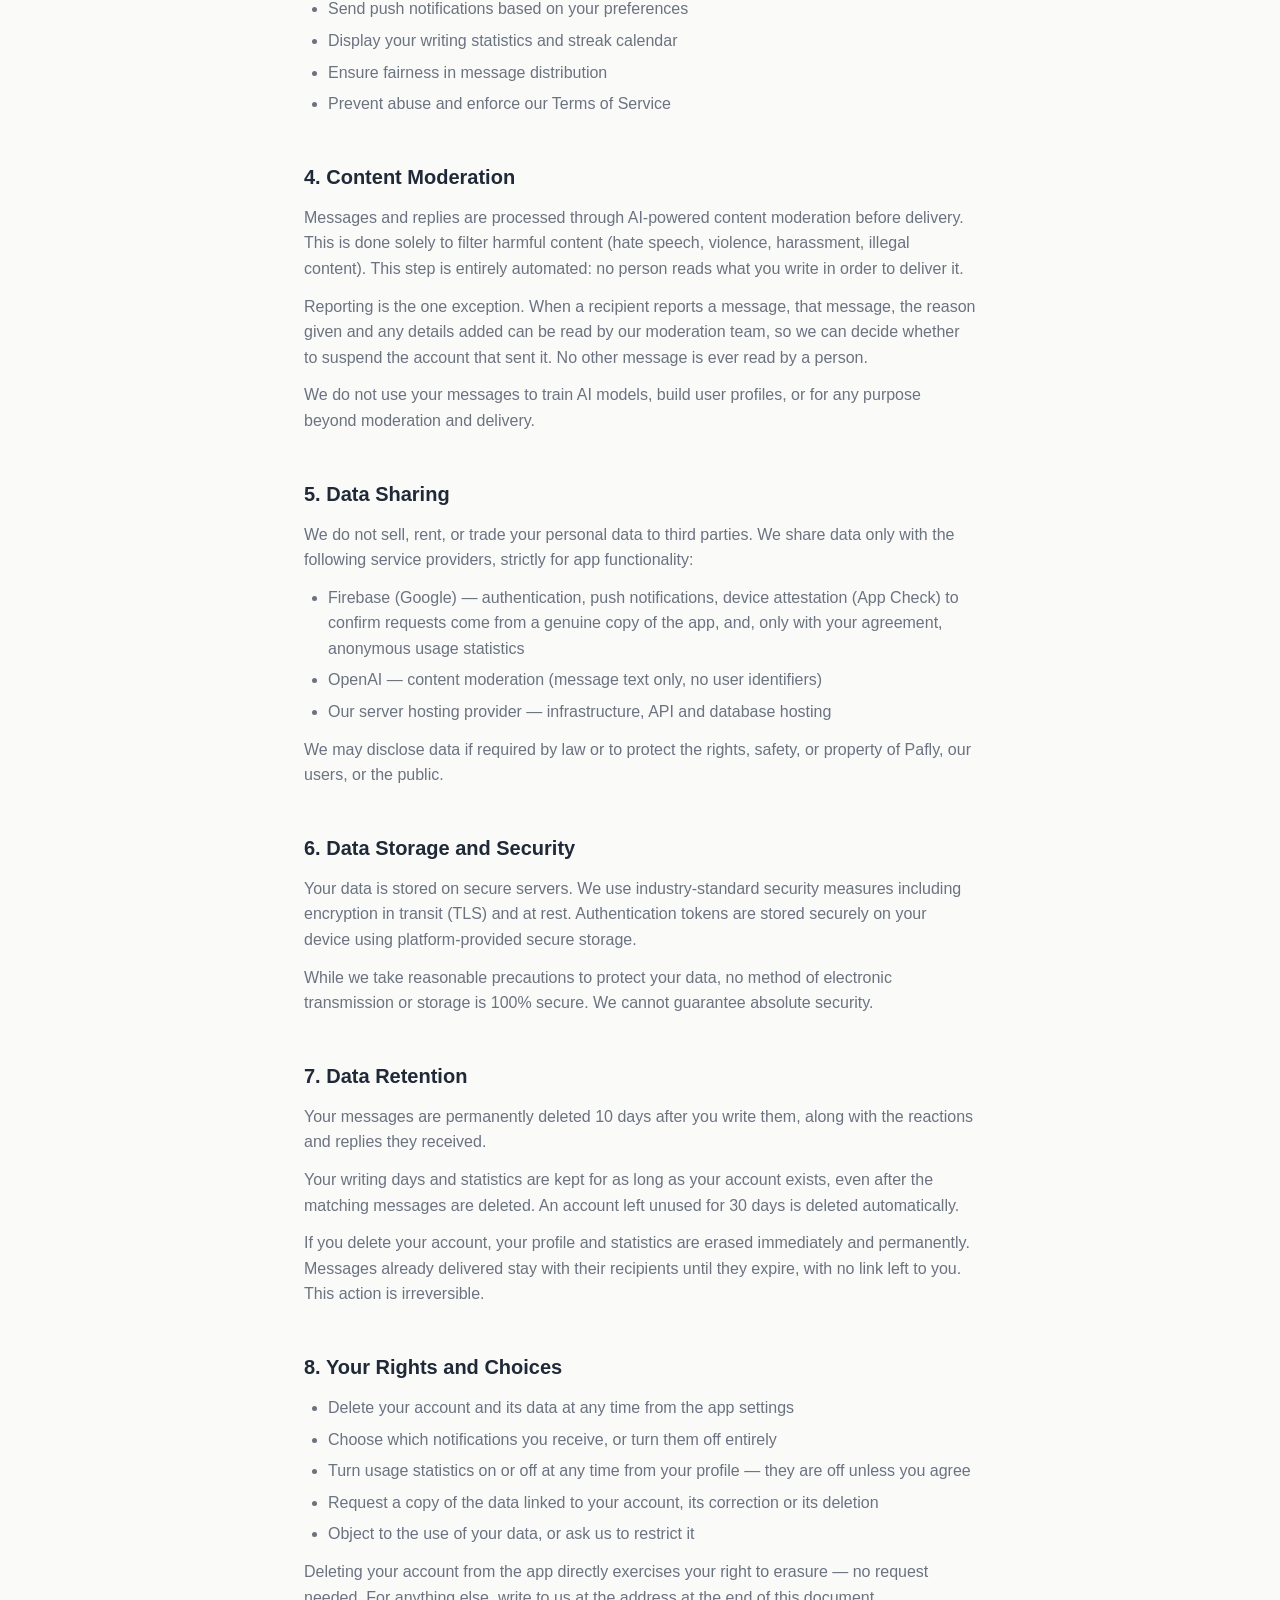
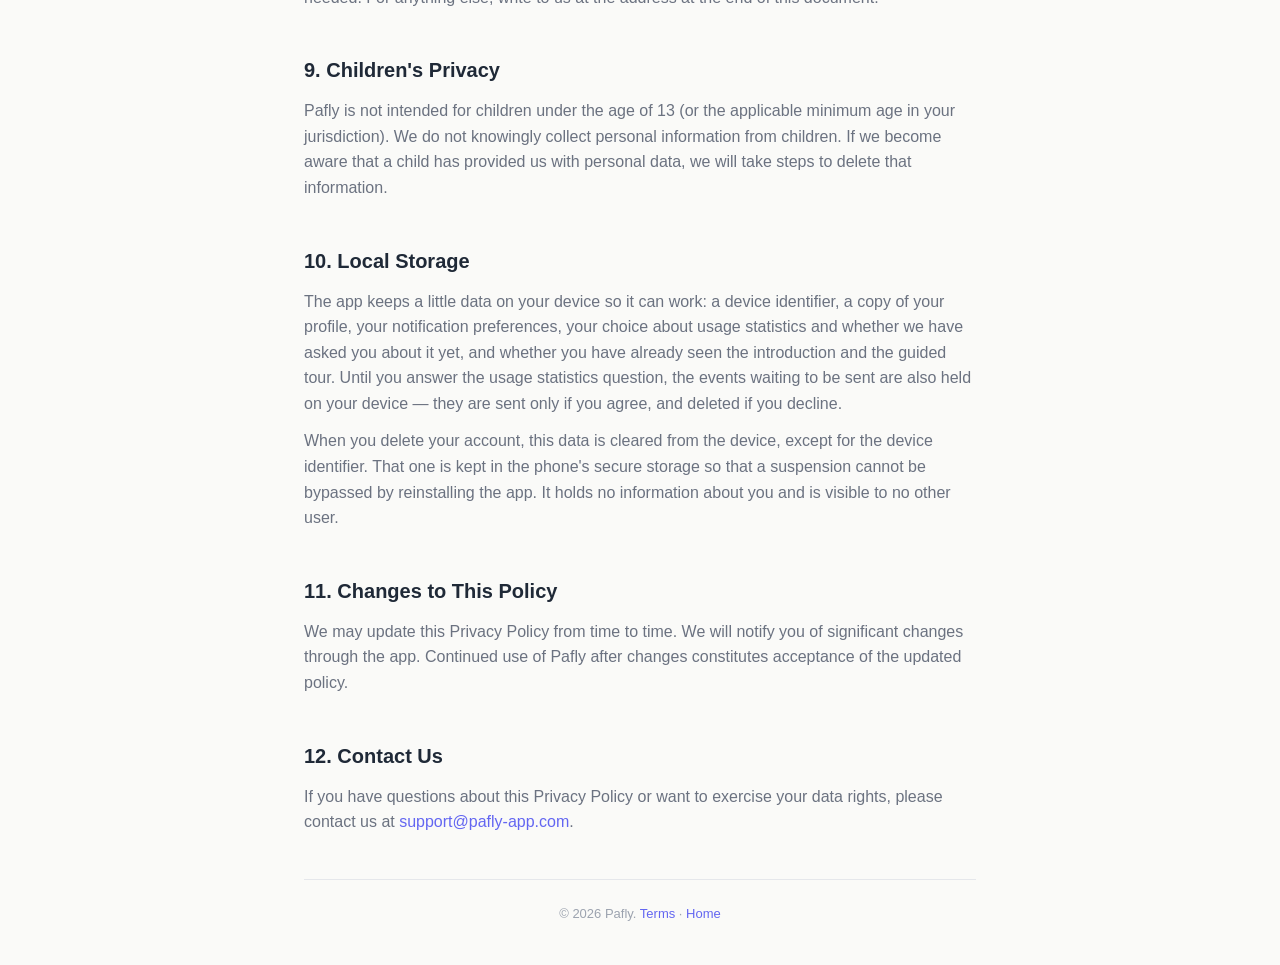
==== commit a654eb86: "chore: regenerate privacy page — complete the local storage list Section 10 enumerated five on-devic" ====
--- a/privacy/index.html
+++ b/privacy/index.html
@@ -21,7 +21,7 @@
     </header>
 
     <h1 class="page-title">Privacy Policy</h1>
-    <p class="last-updated">Last updated: September 29, 2026</p>
+    <p class="last-updated">Last updated: October 11, 2026</p>
 
     <p class="intro">
       Your privacy is fundamental to Pafly. Anonymity is not just a feature — it is at the core of what we build. This Privacy Policy explains what data we collect, how we use it, and the choices you have.
@@ -110,7 +110,7 @@
 
     <section>
       <h2>10. Local Storage</h2>
-      <p>The app keeps a little data on your device so it can work: a device identifier, a copy of your profile, your notification preferences, your choice about usage statistics, and whether you have already seen the introduction.</p>
+      <p>The app keeps a little data on your device so it can work: a device identifier, a copy of your profile, your notification preferences, your choice about usage statistics and whether we have asked you about it yet, and whether you have already seen the introduction and the guided tour. Until you answer the usage statistics question, the events waiting to be sent are also held on your device — they are sent only if you agree, and deleted if you decline.</p>
       <p>When you delete your account, this data is cleared from the device, except for the device identifier. That one is kept in the phone's secure storage so that a suspension cannot be bypassed by reinstalling the app. It holds no information about you and is visible to no other user.</p>
     </section>
 
--- a/styles.css
+++ b/styles.css
@@ -221,10 +221,14 @@
   transition: border-color 0.15s, transform 0.15s;
 }
 
-.hero .contact-line {
+/* The published contact point. It sits at the end of the intro section rather than in
+   the hero, so it reads as part of the explanation instead of a fourth button. The class
+   beats `section p` on specificity, so the margin below is the one that applies. */
+.contact-line {
   margin: 24px 0 0;
   font-size: 14px;
   color: var(--text-secondary);
+  text-align: center;
 }
 
 .hero .links a:hover {
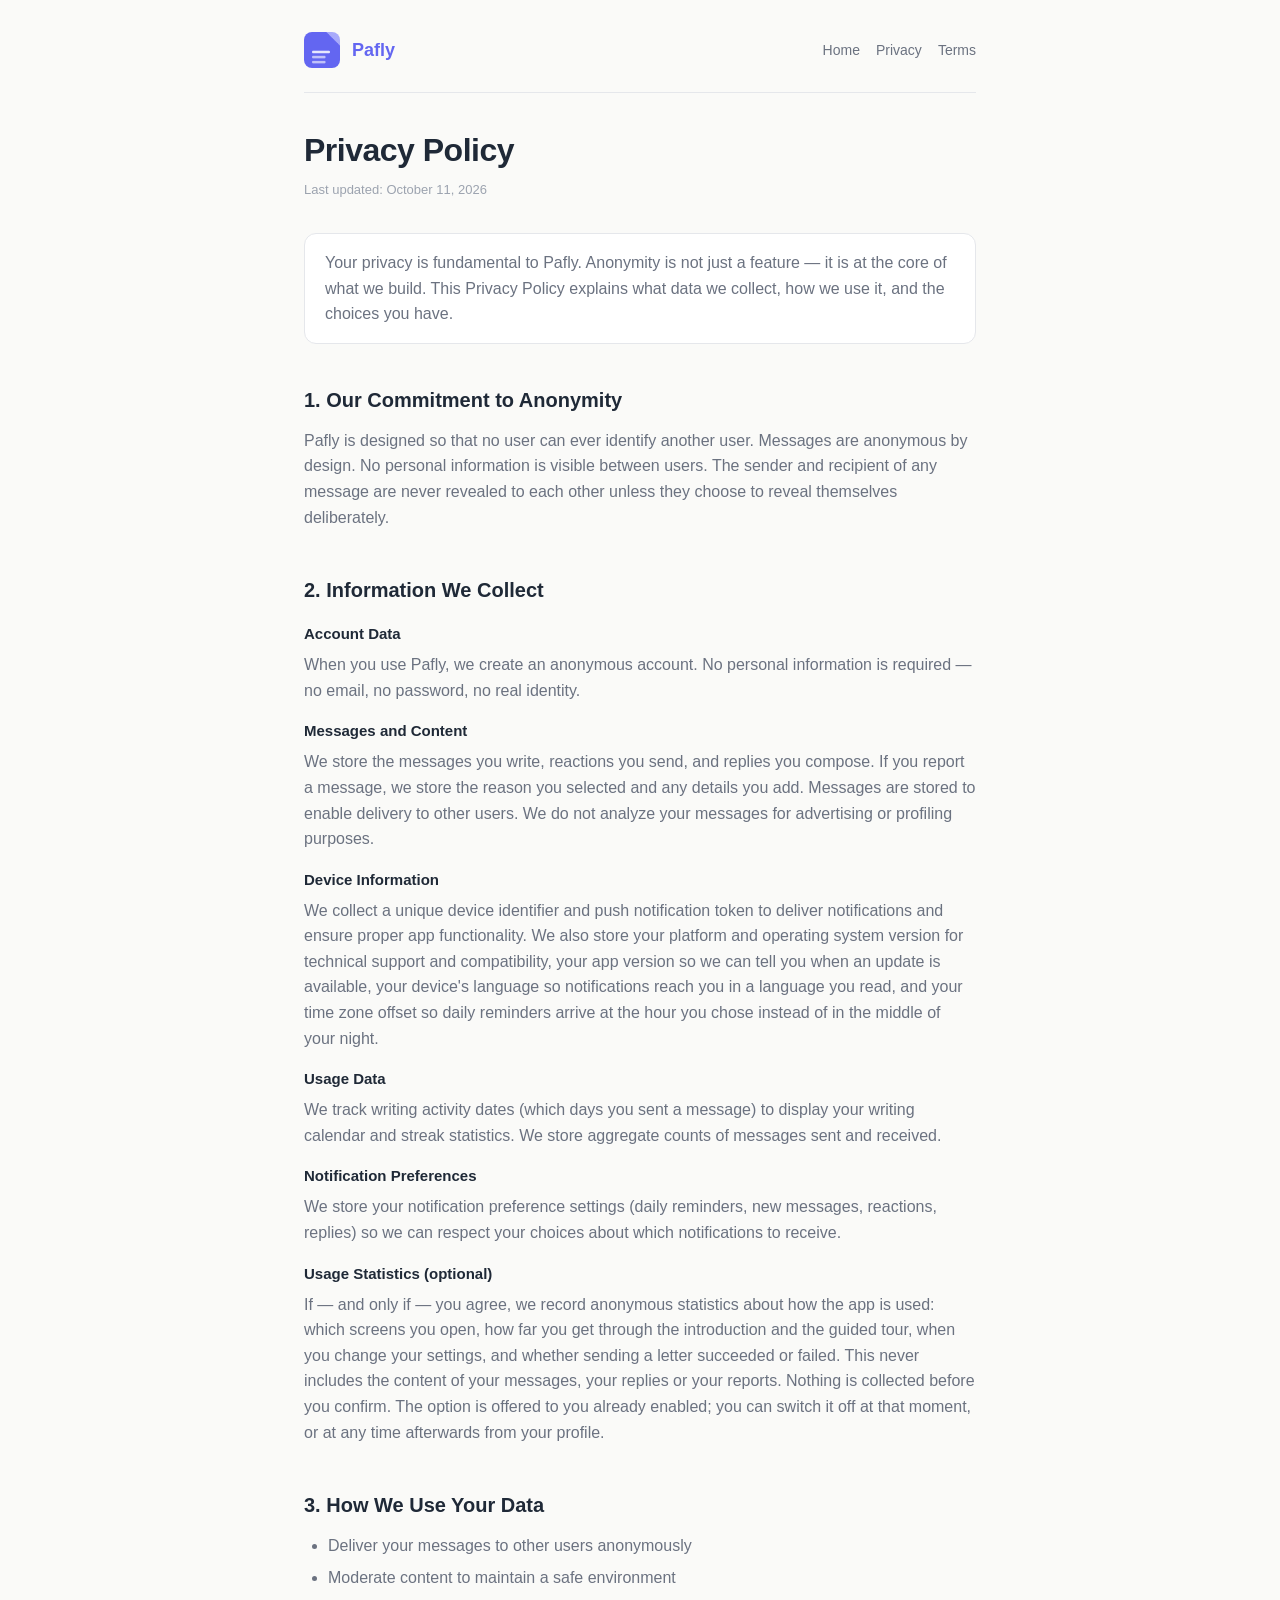
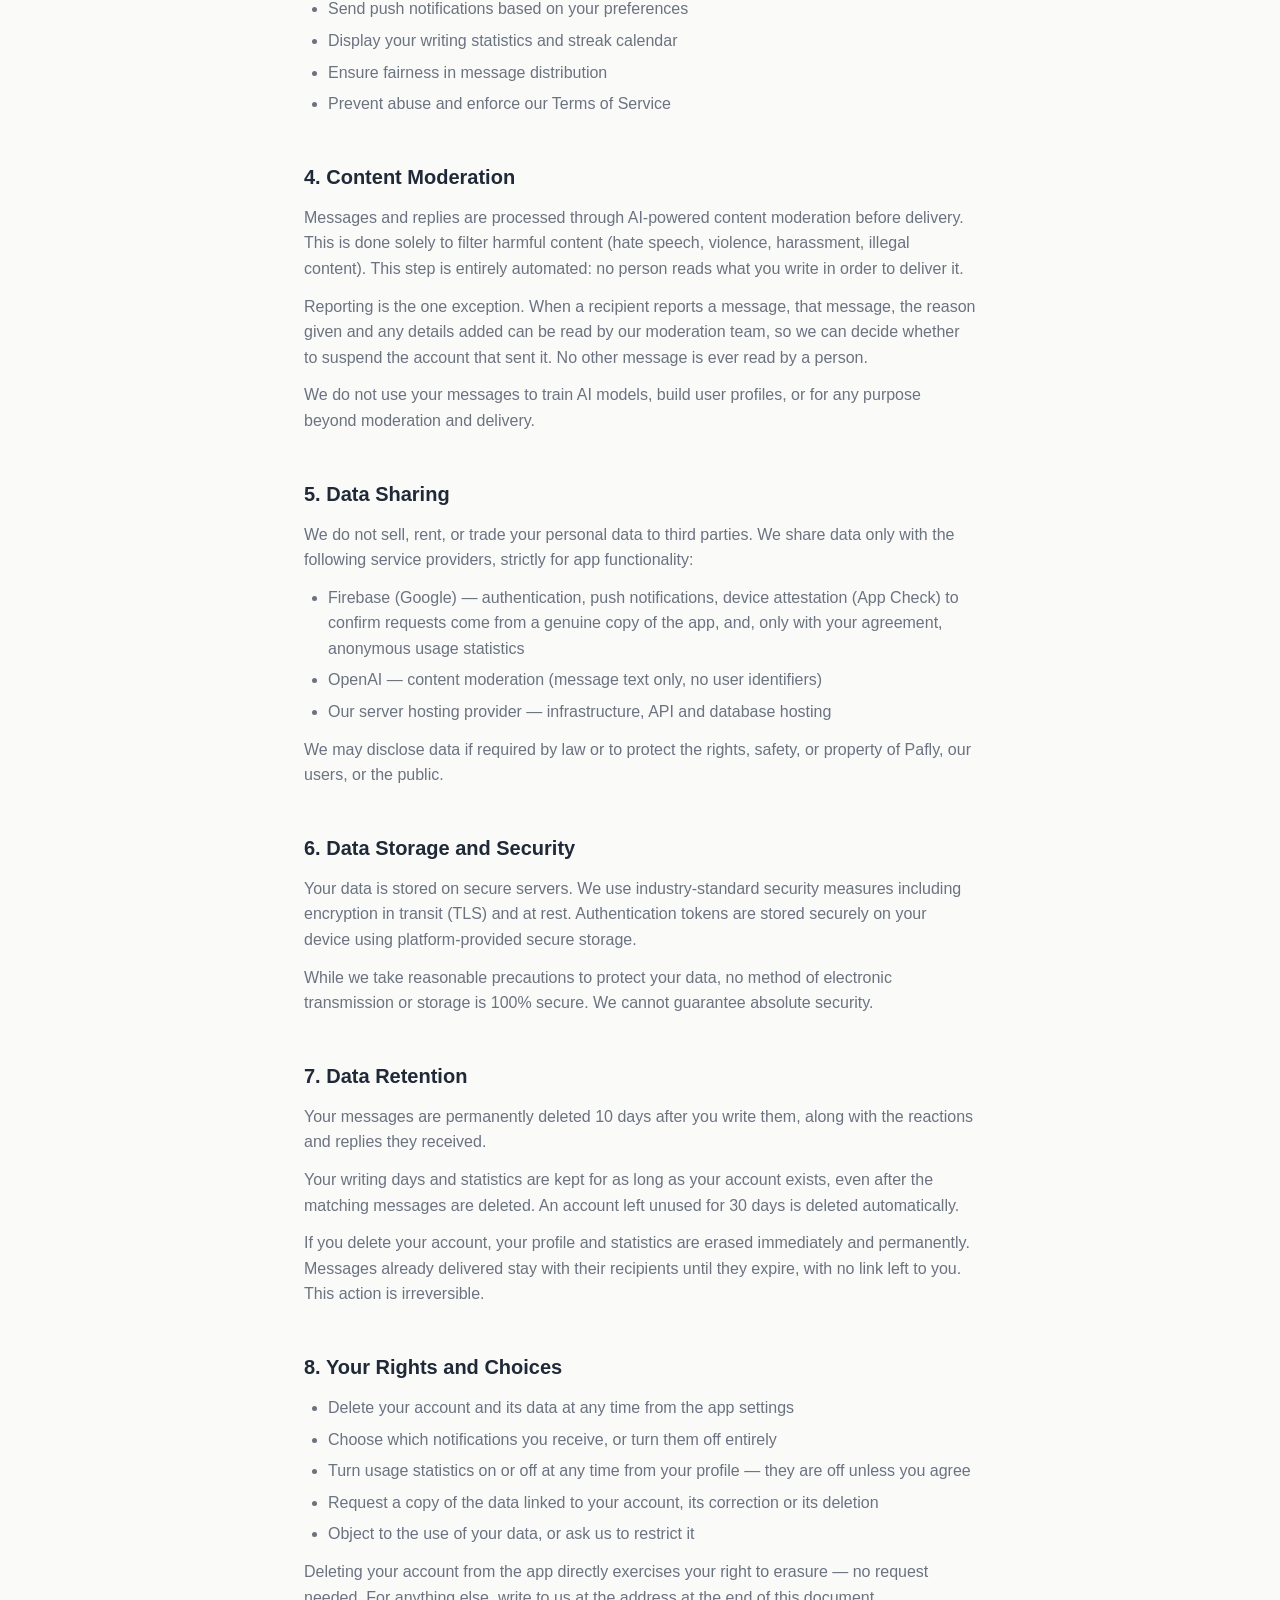
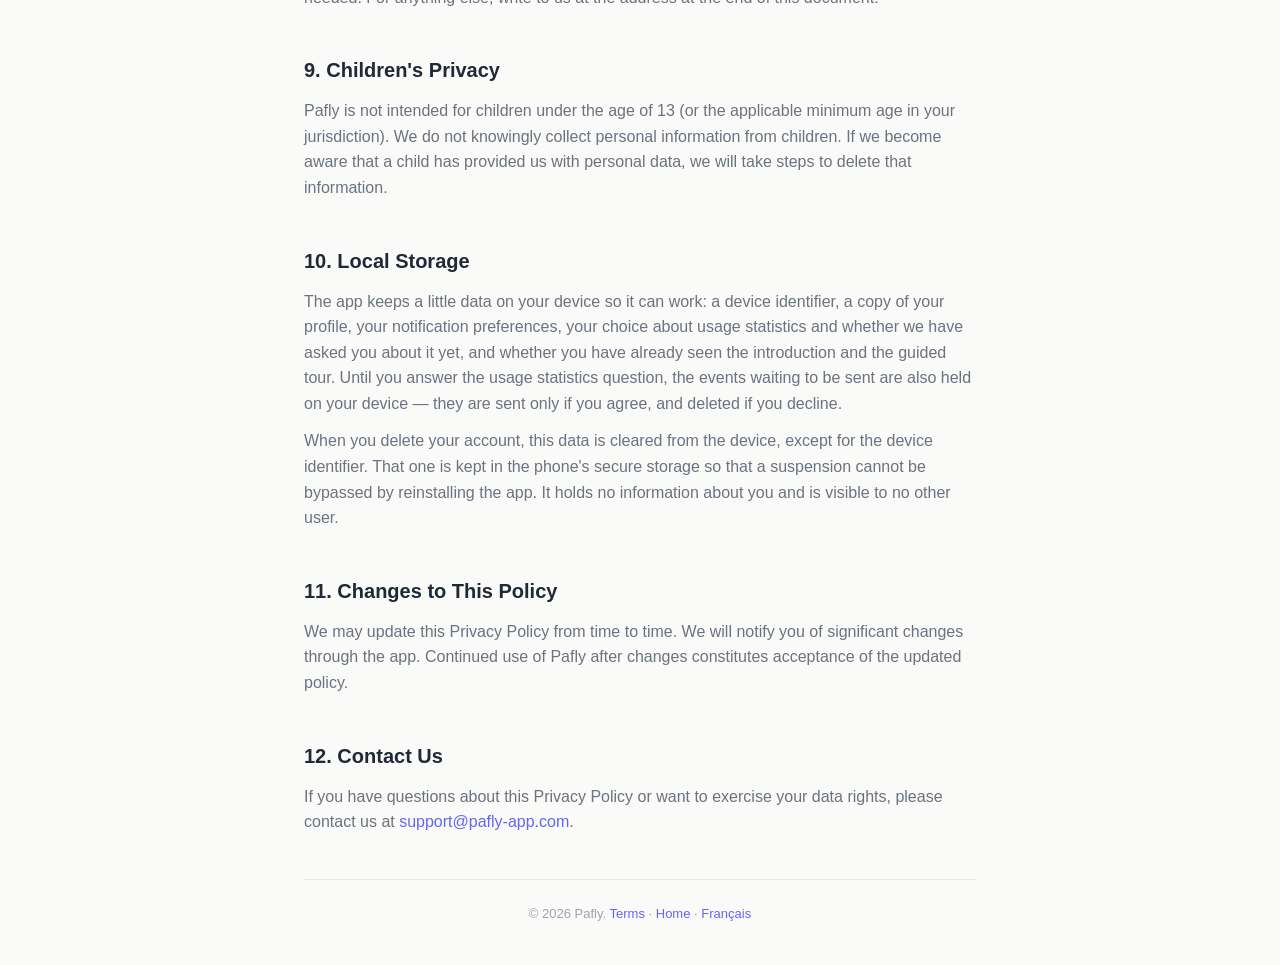
==== commit 22299705: "feat: publish the French privacy policy and terms The App Store Connect French localisation asks for" ====
--- a/privacy/index.html
+++ b/privacy/index.html
@@ -6,6 +6,8 @@
   <meta name="robots" content="index, follow">
   <title>Privacy Policy — Pafly</title>
   <meta name="description" content="Pafly's Privacy Policy. How we collect, use, and protect your data in our anonymous message exchange app.">
+  <link rel="alternate" hreflang="en" href="/privacy/">
+  <link rel="alternate" hreflang="fr" href="/fr/privacy/">
   <link rel="stylesheet" href="../styles.css">
 </head>
 <body>
@@ -125,7 +127,7 @@
     </section>
 
     <footer>
-      © 2026 Pafly. <a href="/terms/">Terms</a> · <a href="/">Home</a>
+      © 2026 Pafly. <a href="/terms/">Terms</a> · <a href="/">Home</a> · <a href="/fr/privacy/" lang="fr" hreflang="fr">Français</a>
     </footer>
   </div>
 </body>
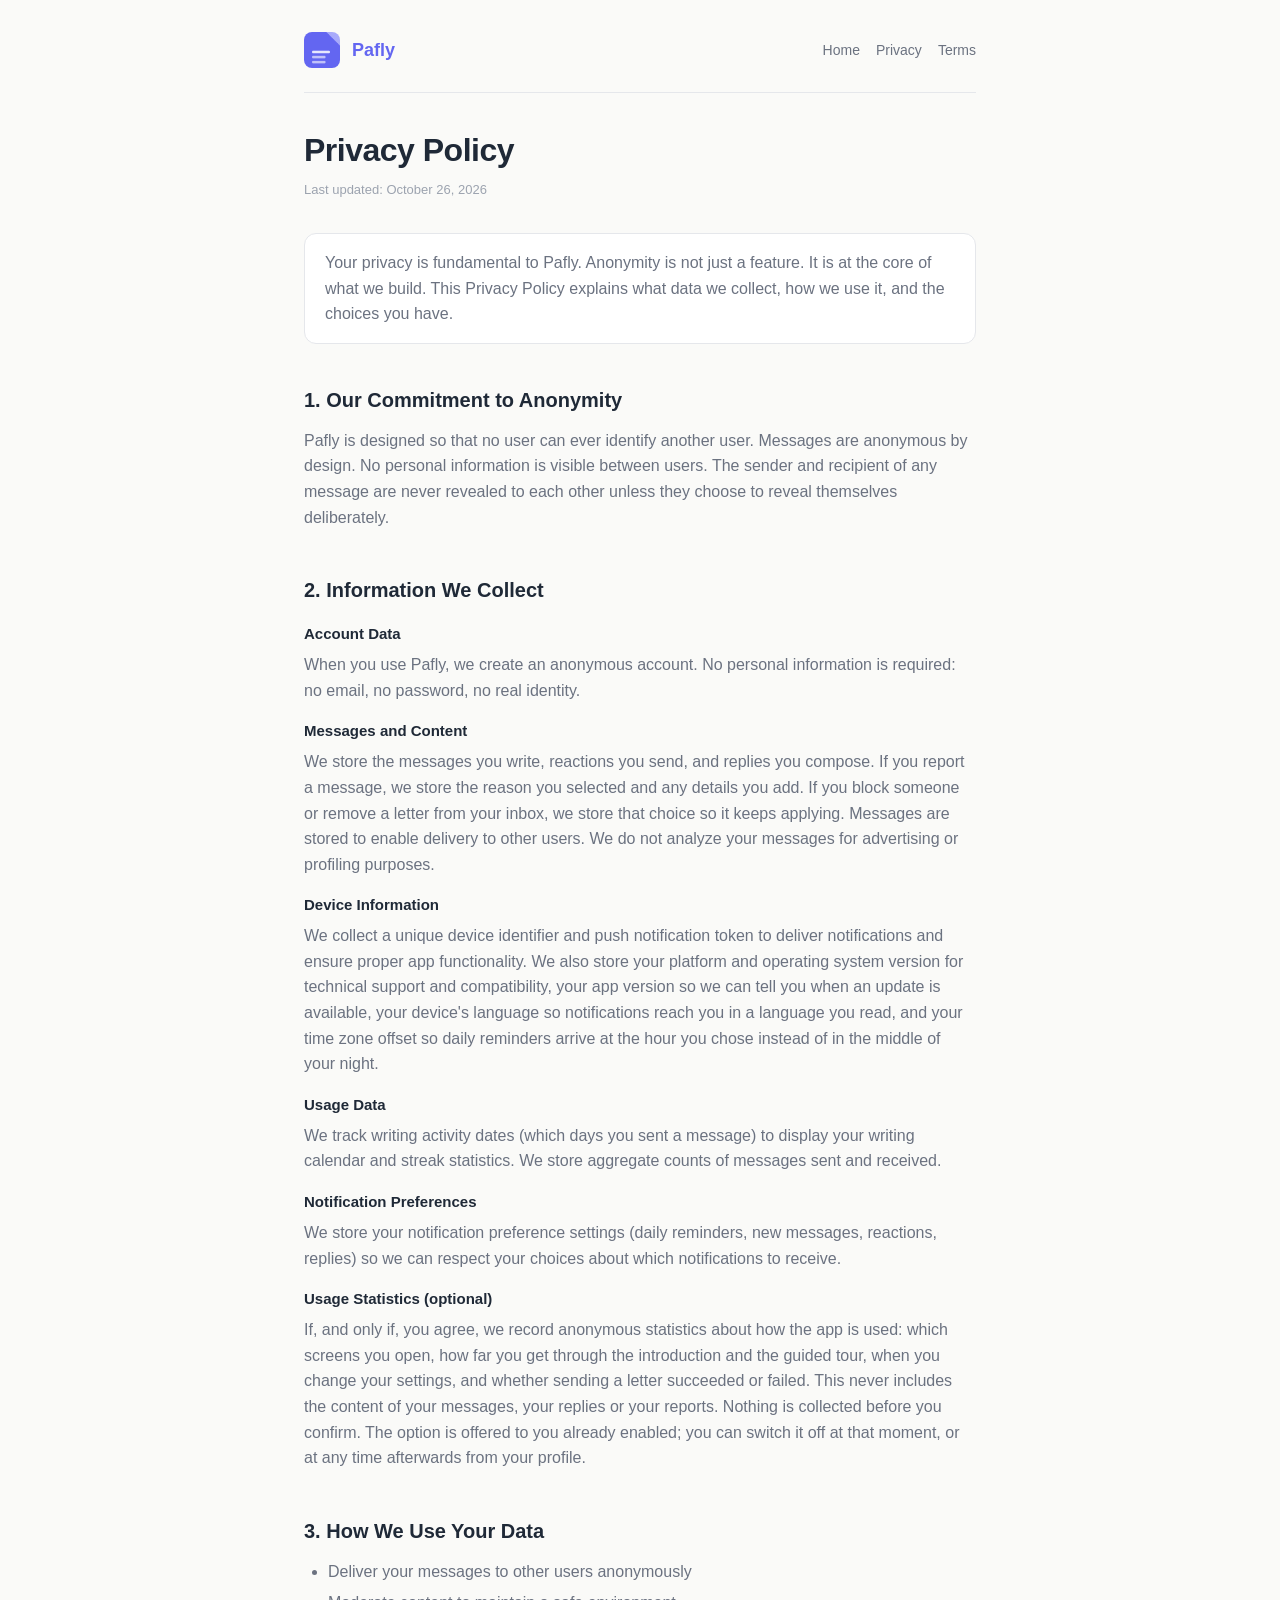
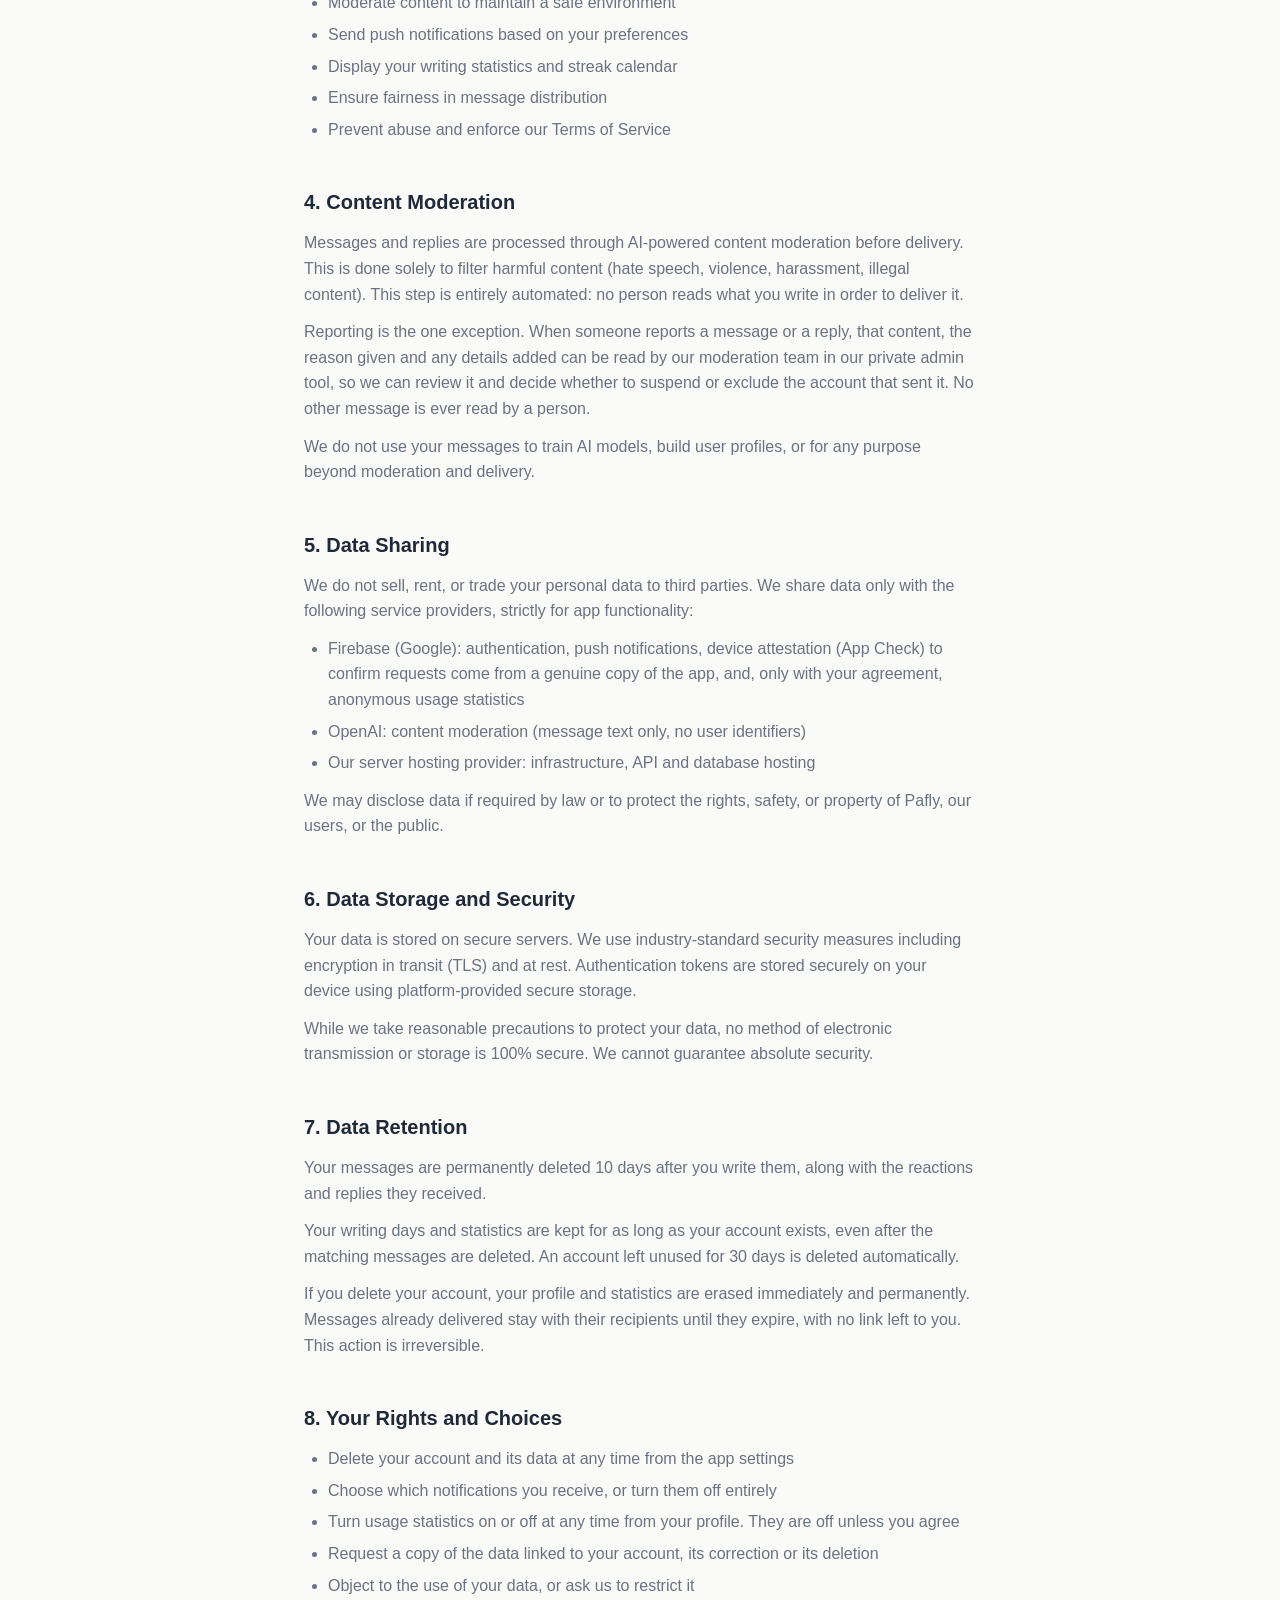
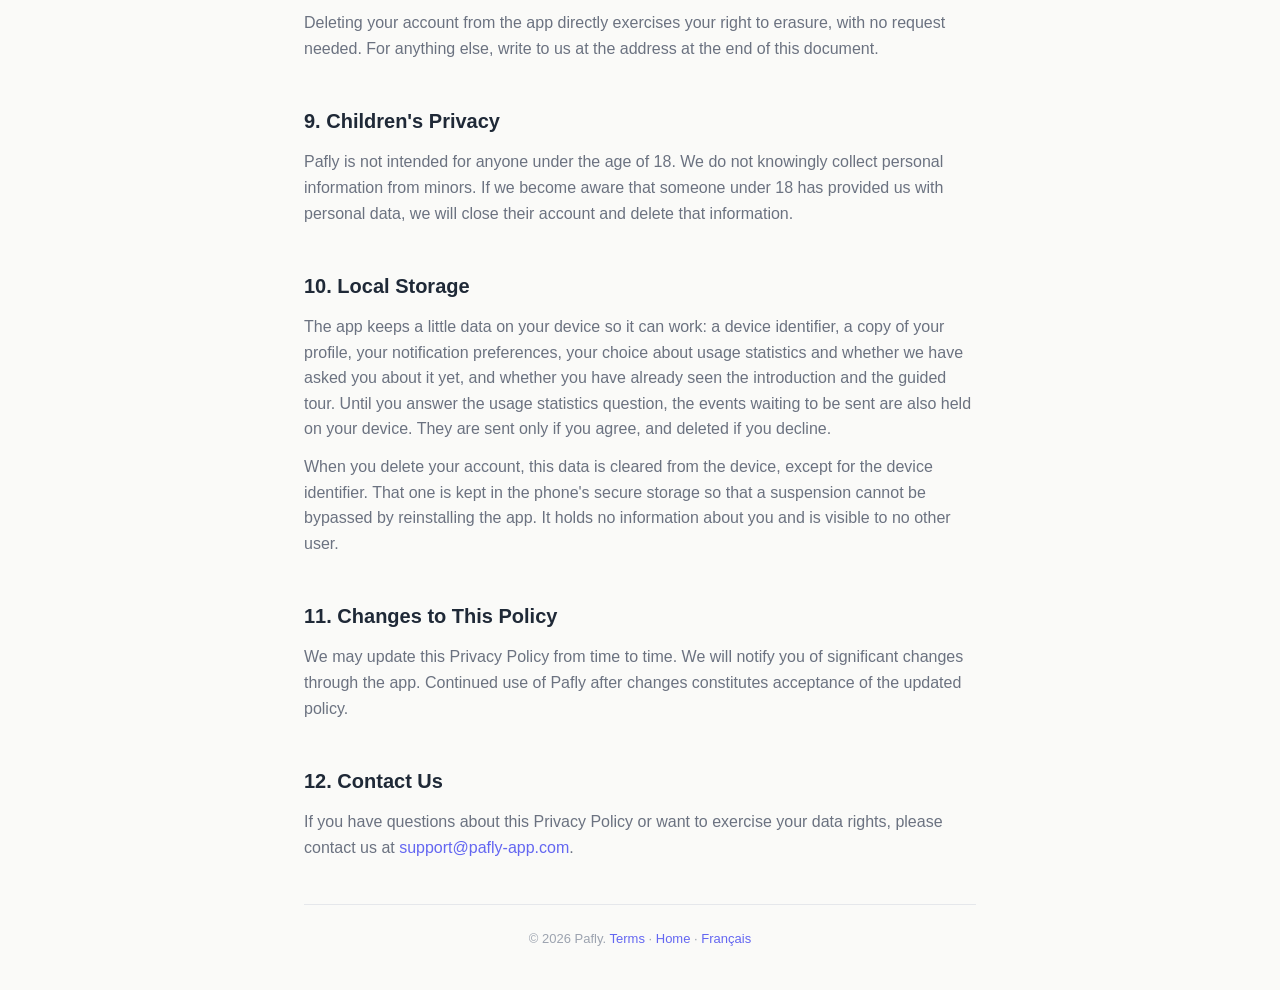
==== commit 1e687101: "legal: regenerate terms and privacy for the 1.2 safeguards Minimum age 18; zero tolerance for object" ====
--- a/privacy/index.html
+++ b/privacy/index.html
@@ -23,10 +23,10 @@
     </header>
 
     <h1 class="page-title">Privacy Policy</h1>
-    <p class="last-updated">Last updated: October 11, 2026</p>
+    <p class="last-updated">Last updated: October 26, 2026</p>
 
     <p class="intro">
-      Your privacy is fundamental to Pafly. Anonymity is not just a feature — it is at the core of what we build. This Privacy Policy explains what data we collect, how we use it, and the choices you have.
+      Your privacy is fundamental to Pafly. Anonymity is not just a feature. It is at the core of what we build. This Privacy Policy explains what data we collect, how we use it, and the choices you have.
     </p>
 
     <section>
@@ -37,9 +37,9 @@
     <section>
       <h2>2. Information We Collect</h2>
       <h3>Account Data</h3>
-      <p>When you use Pafly, we create an anonymous account. No personal information is required — no email, no password, no real identity.</p>
+      <p>When you use Pafly, we create an anonymous account. No personal information is required: no email, no password, no real identity.</p>
       <h3>Messages and Content</h3>
-      <p>We store the messages you write, reactions you send, and replies you compose. If you report a message, we store the reason you selected and any details you add. Messages are stored to enable delivery to other users. We do not analyze your messages for advertising or profiling purposes.</p>
+      <p>We store the messages you write, reactions you send, and replies you compose. If you report a message, we store the reason you selected and any details you add. If you block someone or remove a letter from your inbox, we store that choice so it keeps applying. Messages are stored to enable delivery to other users. We do not analyze your messages for advertising or profiling purposes.</p>
       <h3>Device Information</h3>
       <p>We collect a unique device identifier and push notification token to deliver notifications and ensure proper app functionality. We also store your platform and operating system version for technical support and compatibility, your app version so we can tell you when an update is available, your device's language so notifications reach you in a language you read, and your time zone offset so daily reminders arrive at the hour you chose instead of in the middle of your night.</p>
       <h3>Usage Data</h3>
@@ -47,7 +47,7 @@
       <h3>Notification Preferences</h3>
       <p>We store your notification preference settings (daily reminders, new messages, reactions, replies) so we can respect your choices about which notifications to receive.</p>
       <h3>Usage Statistics (optional)</h3>
-      <p>If — and only if — you agree, we record anonymous statistics about how the app is used: which screens you open, how far you get through the introduction and the guided tour, when you change your settings, and whether sending a letter succeeded or failed. This never includes the content of your messages, your replies or your reports. Nothing is collected before you confirm. The option is offered to you already enabled; you can switch it off at that moment, or at any time afterwards from your profile.</p>
+      <p>If, and only if, you agree, we record anonymous statistics about how the app is used: which screens you open, how far you get through the introduction and the guided tour, when you change your settings, and whether sending a letter succeeded or failed. This never includes the content of your messages, your replies or your reports. Nothing is collected before you confirm. The option is offered to you already enabled; you can switch it off at that moment, or at any time afterwards from your profile.</p>
     </section>
 
     <section>
@@ -65,7 +65,7 @@
     <section>
       <h2>4. Content Moderation</h2>
       <p>Messages and replies are processed through AI-powered content moderation before delivery. This is done solely to filter harmful content (hate speech, violence, harassment, illegal content). This step is entirely automated: no person reads what you write in order to deliver it.</p>
-      <p>Reporting is the one exception. When a recipient reports a message, that message, the reason given and any details added can be read by our moderation team, so we can decide whether to suspend the account that sent it. No other message is ever read by a person.</p>
+      <p>Reporting is the one exception. When someone reports a message or a reply, that content, the reason given and any details added can be read by our moderation team in our private admin tool, so we can review it and decide whether to suspend or exclude the account that sent it. No other message is ever read by a person.</p>
       <p>We do not use your messages to train AI models, build user profiles, or for any purpose beyond moderation and delivery.</p>
     </section>
 
@@ -73,9 +73,9 @@
       <h2>5. Data Sharing</h2>
       <p>We do not sell, rent, or trade your personal data to third parties. We share data only with the following service providers, strictly for app functionality:</p>
       <ul>
-        <li>Firebase (Google) — authentication, push notifications, device attestation (App Check) to confirm requests come from a genuine copy of the app, and, only with your agreement, anonymous usage statistics</li>
-        <li>OpenAI — content moderation (message text only, no user identifiers)</li>
-        <li>Our server hosting provider — infrastructure, API and database hosting</li>
+        <li>Firebase (Google): authentication, push notifications, device attestation (App Check) to confirm requests come from a genuine copy of the app, and, only with your agreement, anonymous usage statistics</li>
+        <li>OpenAI: content moderation (message text only, no user identifiers)</li>
+        <li>Our server hosting provider: infrastructure, API and database hosting</li>
       </ul>
       <p>We may disclose data if required by law or to protect the rights, safety, or property of Pafly, our users, or the public.</p>
     </section>
@@ -98,21 +98,21 @@
       <ul>
         <li>Delete your account and its data at any time from the app settings</li>
         <li>Choose which notifications you receive, or turn them off entirely</li>
-        <li>Turn usage statistics on or off at any time from your profile — they are off unless you agree</li>
+        <li>Turn usage statistics on or off at any time from your profile. They are off unless you agree</li>
         <li>Request a copy of the data linked to your account, its correction or its deletion</li>
         <li>Object to the use of your data, or ask us to restrict it</li>
       </ul>
-      <p>Deleting your account from the app directly exercises your right to erasure — no request needed. For anything else, write to us at the address at the end of this document.</p>
+      <p>Deleting your account from the app directly exercises your right to erasure, with no request needed. For anything else, write to us at the address at the end of this document.</p>
     </section>
 
     <section>
       <h2>9. Children's Privacy</h2>
-      <p>Pafly is not intended for children under the age of 13 (or the applicable minimum age in your jurisdiction). We do not knowingly collect personal information from children. If we become aware that a child has provided us with personal data, we will take steps to delete that information.</p>
+      <p>Pafly is not intended for anyone under the age of 18. We do not knowingly collect personal information from minors. If we become aware that someone under 18 has provided us with personal data, we will close their account and delete that information.</p>
     </section>
 
     <section>
       <h2>10. Local Storage</h2>
-      <p>The app keeps a little data on your device so it can work: a device identifier, a copy of your profile, your notification preferences, your choice about usage statistics and whether we have asked you about it yet, and whether you have already seen the introduction and the guided tour. Until you answer the usage statistics question, the events waiting to be sent are also held on your device — they are sent only if you agree, and deleted if you decline.</p>
+      <p>The app keeps a little data on your device so it can work: a device identifier, a copy of your profile, your notification preferences, your choice about usage statistics and whether we have asked you about it yet, and whether you have already seen the introduction and the guided tour. Until you answer the usage statistics question, the events waiting to be sent are also held on your device. They are sent only if you agree, and deleted if you decline.</p>
       <p>When you delete your account, this data is cleared from the device, except for the device identifier. That one is kept in the phone's secure storage so that a suspension cannot be bypassed by reinstalling the app. It holds no information about you and is visible to no other user.</p>
     </section>
 
